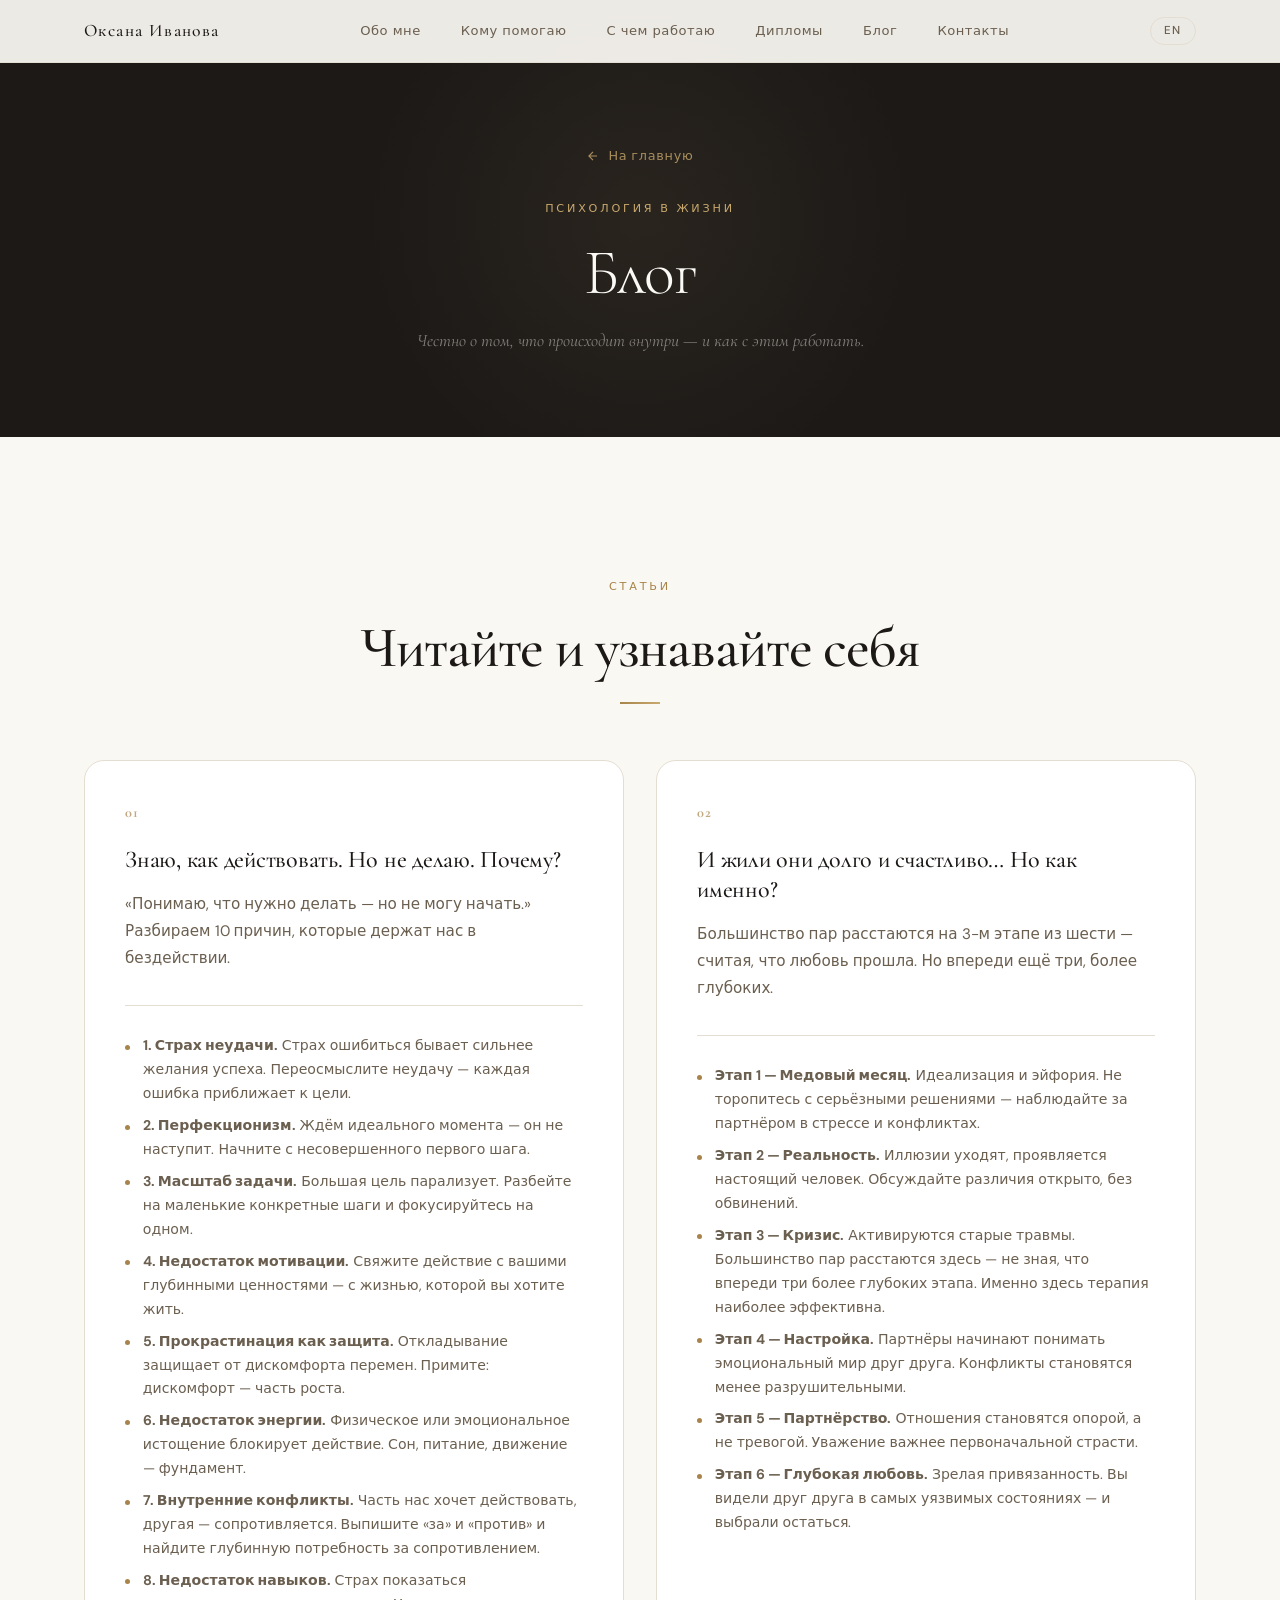
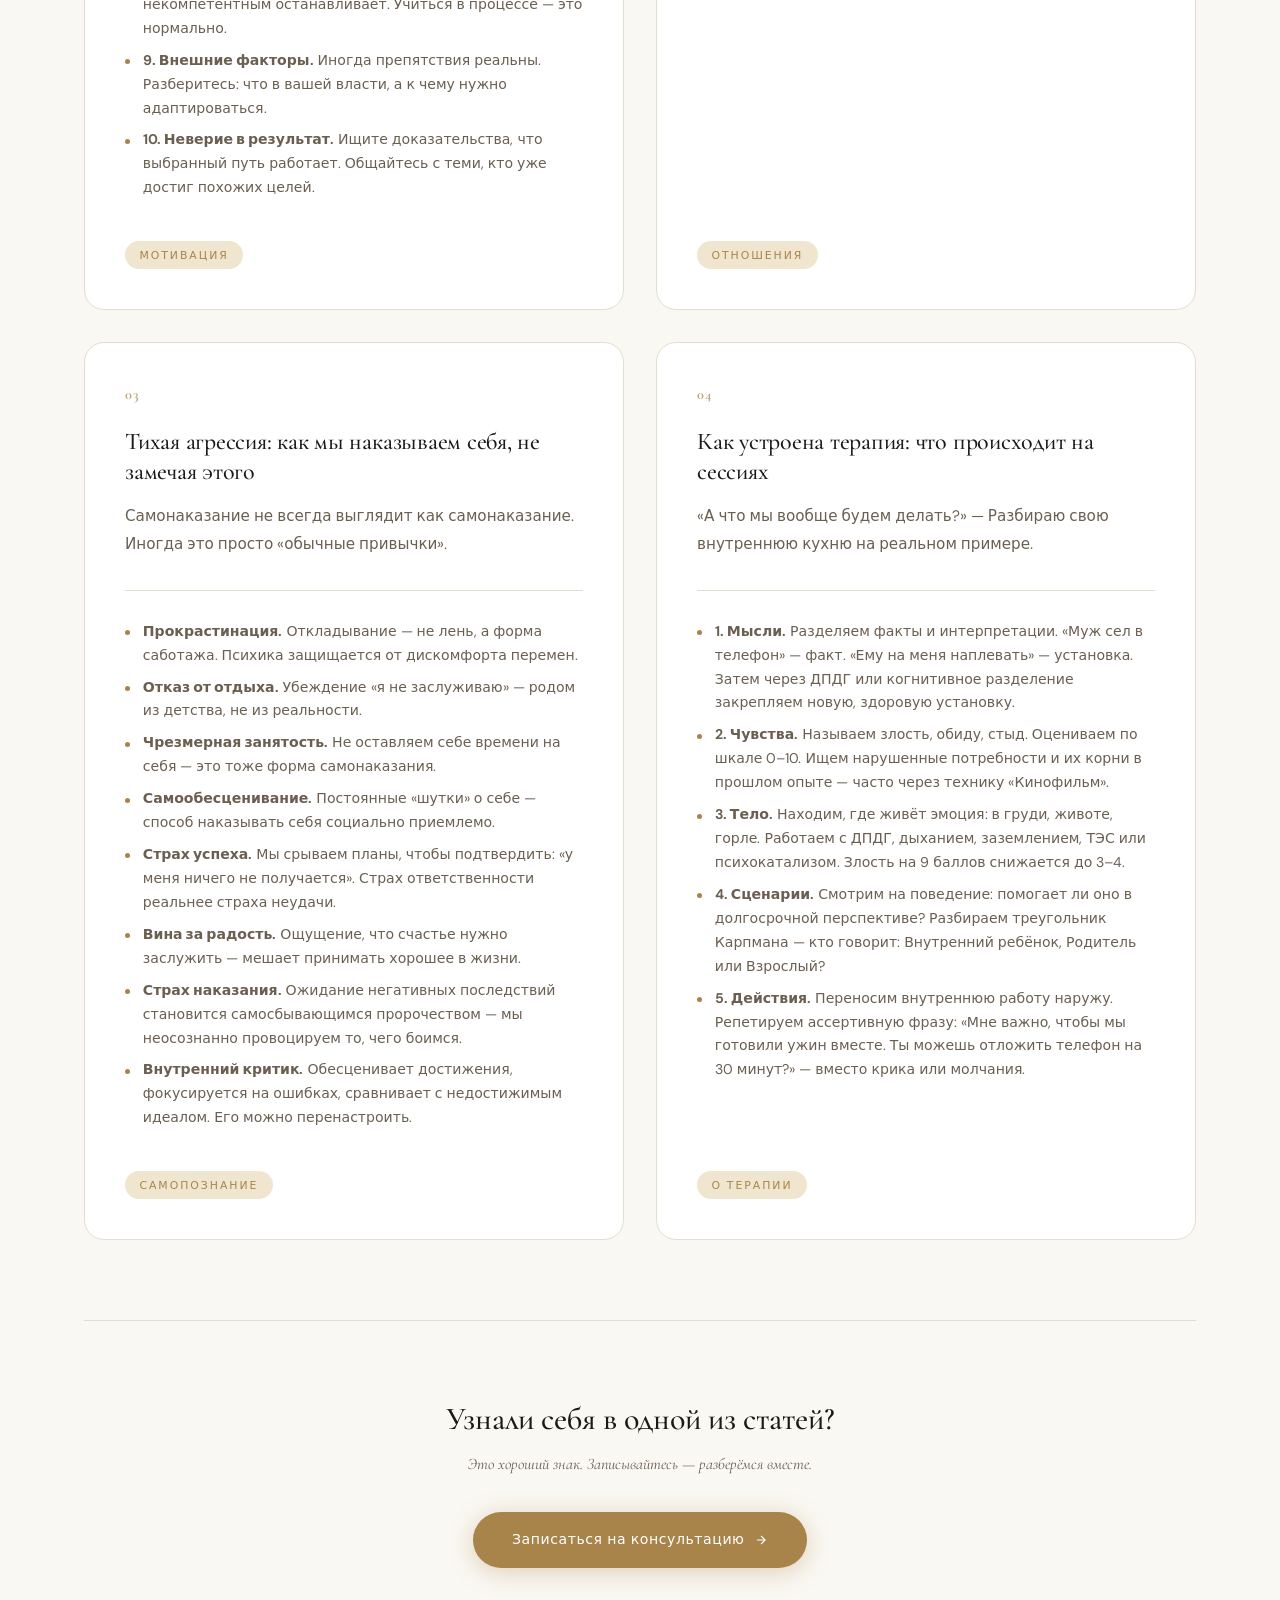
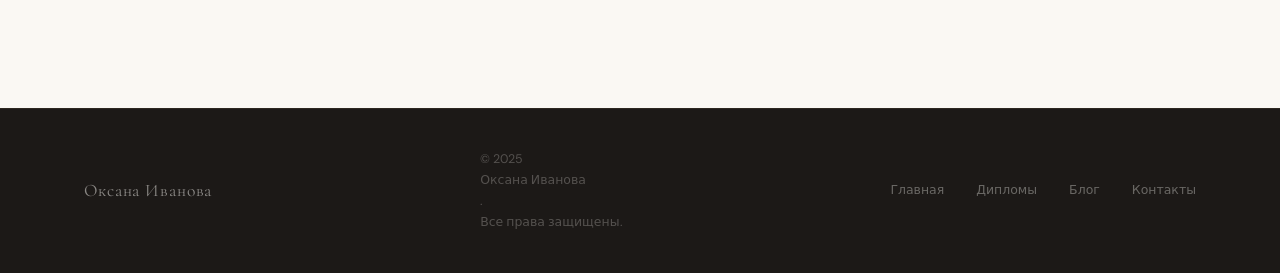
==== blog.html @ 93274776 "v1.1.0 - Client corrections, certificates page, blog page" ====
<!DOCTYPE html>
<html lang="ru">
<head>
  <meta charset="UTF-8"/>
  <meta name="viewport" content="width=device-width,initial-scale=1.0"/>
  <title>Блог — Оксана Иванова, клинический психолог</title>
  <meta name="description" content="Статьи о психологии, тревоге, отношениях и внутреннем росте от клинического психолога Оксаны Ивановой."/>
  <link rel="icon" type="image/svg+xml" href="data:image/svg+xml,<svg xmlns='http://www.w3.org/2000/svg' viewBox='0 0 100 100'><text y='.9em' font-size='90'>✦</text></svg>"/>
  <link rel="preconnect" href="https://fonts.googleapis.com"/>
  <link rel="preconnect" href="https://fonts.gstatic.com" crossorigin/>
  <link href="https://fonts.googleapis.com/css2?family=Cormorant+Garamond:ital,wght@0,300;0,400;0,500;0,600;1,300;1,400;1,500&family=DM+Sans:wght@0,300;0,400;0,500&display=swap" rel="stylesheet"/>
  <link rel="stylesheet" href="styles.css"/>
  <style>
    .page-hero{background:#1c1917;padding:9rem 0 5rem;text-align:center;position:relative;overflow:hidden}
    .page-hero::before{content:'';position:absolute;top:-80px;left:50%;transform:translateX(-50%);width:600px;height:600px;border-radius:50%;background:radial-gradient(circle,rgba(200,169,110,.08) 0%,transparent 65%);pointer-events:none}
    .page-hero .eyebrow{color:var(--gold-light)}
    .page-hero h1{font-family:var(--font-serif);font-size:clamp(2.6rem,5vw,4rem);font-weight:300;color:#fff;letter-spacing:-.02em;margin-bottom:1rem}
    .page-hero p{font-family:var(--font-serif);font-size:1.1rem;font-style:italic;color:rgba(250,248,243,.45);max-width:460px;margin:0 auto}
    .back-link{display:inline-flex;align-items:center;gap:.5rem;font-size:.8rem;letter-spacing:.06em;color:var(--gold-light);margin-bottom:2rem;opacity:.8;transition:opacity .3s}
    .back-link:hover{opacity:1}
    .blog-section{background:var(--bg);padding:var(--section-py) 0}
    .blog-grid{display:grid;grid-template-columns:repeat(2,1fr);gap:2rem;margin-top:3.5rem}
    .article-card{background:var(--surface);border-radius:var(--radius-lg);border:1px solid var(--divider);overflow:hidden;display:flex;flex-direction:column;transition:transform .35s,box-shadow .35s}
    .article-card:hover{transform:translateY(-5px);box-shadow:var(--shadow-md)}
    .article-card-top{padding:2.5rem 2.5rem 0}
    .article-num{font-family:var(--font-serif);font-size:.9rem;font-weight:700;color:var(--gold);opacity:.7;letter-spacing:.08em;margin-bottom:1.2rem;display:block}
    .article-card h3{font-family:var(--font-serif);font-size:1.5rem;font-weight:500;line-height:1.25;color:var(--text);margin-bottom:1rem;letter-spacing:-.01em}
    .article-card .excerpt{font-size:.95rem;color:var(--text-soft);line-height:1.8;margin-bottom:0}
    .article-card-divider{height:1px;background:var(--divider);margin:2rem 2.5rem 0}
    .article-body{padding:1.8rem 2.5rem 2.5rem;flex:1;display:flex;flex-direction:column;gap:.5rem}
    .article-point{display:flex;gap:.8rem;align-items:flex-start}
    .article-point-dot{width:5px;height:5px;border-radius:50%;background:var(--gold);flex-shrink:0;margin-top:.65rem}
    .article-point p{font-size:.88rem;color:var(--text-soft);line-height:1.7;margin:0}
    .article-card-footer{padding:0 2.5rem 2.5rem;margin-top:auto}
    .article-tag{display:inline-block;font-size:.68rem;font-weight:500;letter-spacing:.18em;text-transform:uppercase;color:var(--gold);background:var(--gold-pale);padding:.3rem .9rem;border-radius:100px}
    .blog-cta{text-align:center;padding:5rem 0 0;margin-top:5rem;border-top:1px solid var(--divider)}
    .blog-cta h3{font-family:var(--font-serif);font-size:clamp(1.6rem,2.5vw,2.2rem);margin-bottom:.8rem}
    .blog-cta p{font-family:var(--font-serif);font-style:italic;color:var(--text-soft);margin-bottom:2rem}
    .btn-gold{display:inline-flex;align-items:center;gap:.6rem;background:var(--gold);color:#fff;padding:1rem 2.4rem;border-radius:var(--radius-pill);font-size:.88rem;letter-spacing:.04em;transition:all .35s;box-shadow:0 4px 24px rgba(168,132,74,.35);font-family:var(--font-sans)}
    .btn-gold:hover{background:var(--gold-light);transform:translateY(-3px);box-shadow:0 10px 36px rgba(168,132,74,.45)}
    @media(max-width:900px){.blog-grid{grid-template-columns:1fr}}
    @media(max-width:600px){.container{padding:0 1.5rem}.page-hero{padding:7rem 0 3rem}.article-card-top,.article-body,.article-card-footer{padding-left:1.8rem;padding-right:1.8rem}}
  </style>
</head>
<body>

  <nav class="nav scrolled" id="nav">
    <div class="container nav-inner">
      <a href="index.html" class="nav-logo"><span class="ru">Оксана Иванова</span><span class="en">Oksana Ivanova</span></a>
      <ul class="nav-links">
        <li><a href="index.html#about"><span class="ru">Обо мне</span><span class="en">About</span></a></li>
        <li><a href="index.html#who"><span class="ru">Кому помогаю</span><span class="en">Who I Help</span></a></li>
        <li><a href="index.html#work"><span class="ru">С чем работаю</span><span class="en">What I Work With</span></a></li>
        <li><a href="certificates.html"><span class="ru">Дипломы</span><span class="en">Credentials</span></a></li>
        <li><a href="blog.html"><span class="ru">Блог</span><span class="en">Blog</span></a></li>
        <li><a href="index.html#contact"><span class="ru">Контакты</span><span class="en">Contact</span></a></li>
      </ul>
      <div class="nav-actions">
        <button class="lang-toggle" id="langToggle" aria-label="Toggle language"><span class="lang-ru">EN</span><span class="lang-en-label">RU</span></button>
        <button class="nav-toggle" id="navToggle" aria-label="Menu"><span></span><span></span><span></span></button>
      </div>
    </div>
  </nav>

  <div class="mobile-menu" id="mobileMenu">
    <button class="mobile-close" id="mobileClose">✕</button>
    <a href="index.html#about" class="mobile-link"><span class="ru">Обо мне</span><span class="en">About</span></a>
    <a href="index.html#who" class="mobile-link"><span class="ru">Кому помогаю</span><span class="en">Who I Help</span></a>
    <a href="index.html#work" class="mobile-link"><span class="ru">С чем работаю</span><span class="en">What I Work With</span></a>
    <a href="certificates.html" class="mobile-link"><span class="ru">Дипломы</span><span class="en">Credentials</span></a>
    <a href="blog.html" class="mobile-link"><span class="ru">Блог</span><span class="en">Blog</span></a>
    <a href="index.html#contact" class="mobile-link"><span class="ru">Контакты</span><span class="en">Contact</span></a>
    <button class="lang-toggle" id="langToggleMobile"><span class="lang-ru">EN</span><span class="lang-en-label">RU</span></button>
  </div>

  <section class="page-hero">
    <div class="container">
      <a href="index.html" class="back-link">
        <svg width="14" height="14" viewBox="0 0 24 24" fill="none" stroke="currentColor" stroke-width="2"><path d="M19 12H5M12 5l-7 7 7 7"/></svg>
        <span class="ru">На главную</span><span class="en">Back to Home</span>
      </a>
      <span class="eyebrow"><span class="ru">Психология в жизни</span><span class="en">Psychology in Life</span></span>
      <h1><span class="ru">Блог</span><span class="en">Blog</span></h1>
      <p><span class="ru">Честно о том, что происходит внутри — и как с этим работать.</span><span class="en">Honestly about what happens inside — and how to work with it.</span></p>
    </div>
  </section>

  <section class="blog-section">
    <div class="container">
      <div class="section-label reveal">
        <span class="eyebrow"><span class="ru">Статьи</span><span class="en">Articles</span></span>
        <h2><span class="ru">Читайте и узнавайте себя</span><span class="en">Read and Recognise Yourself</span></h2>
        <div class="divider" style="margin:1.4rem auto 0"></div>
      </div>

      <div class="blog-grid">

        <!-- Article 1 -->
        <div class="article-card reveal reveal-d1">
          <div class="article-card-top">
            <span class="article-num">01</span>
            <h3><span class="ru">Знаю, как действовать. Но не делаю. Почему?</span><span class="en">I Know What to Do. But I Don't. Why?</span></h3>
            <p class="excerpt"><span class="ru">«Понимаю, что нужно делать — но не могу начать.» Разбираем 10 причин, которые держат нас в бездействии.</span><span class="en">"I know what to do — but can't start." We break down 10 reasons that keep us stuck.</span></p>
          </div>
          <div class="article-card-divider"></div>
          <div class="article-body">
            <div class="article-point"><div class="article-point-dot"></div><p><span class="ru"><strong>1. Страх неудачи.</strong> Страх ошибиться бывает сильнее желания успеха. Переосмыслите неудачу — каждая ошибка приближает к цели.</span><span class="en"><strong>1. Fear of failure.</strong> Fear of mistakes can outweigh desire for success. Reframe failure — every mistake brings you closer.</span></p></div>
            <div class="article-point"><div class="article-point-dot"></div><p><span class="ru"><strong>2. Перфекционизм.</strong> Ждём идеального момента — он не наступит. Начните с несовершенного первого шага.</span><span class="en"><strong>2. Perfectionism.</strong> The perfect moment won't come. Start with an imperfect first step.</span></p></div>
            <div class="article-point"><div class="article-point-dot"></div><p><span class="ru"><strong>3. Масштаб задачи.</strong> Большая цель парализует. Разбейте на маленькие конкретные шаги и фокусируйтесь на одном.</span><span class="en"><strong>3. Overwhelming scale.</strong> Big goals paralyse. Break them into small concrete steps and focus on one.</span></p></div>
            <div class="article-point"><div class="article-point-dot"></div><p><span class="ru"><strong>4. Недостаток мотивации.</strong> Свяжите действие с вашими глубинными ценностями — с жизнью, которой вы хотите жить.</span><span class="en"><strong>4. Lack of motivation.</strong> Connect the action to your core values — to the life you want to live.</span></p></div>
            <div class="article-point"><div class="article-point-dot"></div><p><span class="ru"><strong>5. Прокрастинация как защита.</strong> Откладывание защищает от дискомфорта перемен. Примите: дискомфорт — часть роста.</span><span class="en"><strong>5. Procrastination as shield.</strong> Delay protects us from discomfort. Accept: discomfort is part of growth.</span></p></div>
            <div class="article-point"><div class="article-point-dot"></div><p><span class="ru"><strong>6. Недостаток энергии.</strong> Физическое или эмоциональное истощение блокирует действие. Сон, питание, движение — фундамент.</span><span class="en"><strong>6. Low energy.</strong> Physical or emotional exhaustion blocks action. Sleep, food, movement — the foundation.</span></p></div>
            <div class="article-point"><div class="article-point-dot"></div><p><span class="ru"><strong>7. Внутренние конфликты.</strong> Часть нас хочет действовать, другая — сопротивляется. Выпишите «за» и «против» и найдите глубинную потребность за сопротивлением.</span><span class="en"><strong>7. Inner conflict.</strong> Part of us wants to act, another resists. Write out pros/cons and find the need behind the resistance.</span></p></div>
            <div class="article-point"><div class="article-point-dot"></div><p><span class="ru"><strong>8. Недостаток навыков.</strong> Страх показаться некомпетентным останавливает. Учиться в процессе — это нормально.</span><span class="en"><strong>8. Skill gap.</strong> Fear of incompetence stops us. Learning on the go is completely normal.</span></p></div>
            <div class="article-point"><div class="article-point-dot"></div><p><span class="ru"><strong>9. Внешние факторы.</strong> Иногда препятствия реальны. Разберитесь: что в вашей власти, а к чему нужно адаптироваться.</span><span class="en"><strong>9. External obstacles.</strong> Sometimes barriers are real. Clarify: what can you change vs. adapt to.</span></p></div>
            <div class="article-point"><div class="article-point-dot"></div><p><span class="ru"><strong>10. Неверие в результат.</strong> Ищите доказательства, что выбранный путь работает. Общайтесь с теми, кто уже достиг похожих целей.</span><span class="en"><strong>10. Disbelief in results.</strong> Find evidence the path works. Talk to those who've already reached similar goals.</span></p></div>
          </div>
          <div class="article-card-footer">
            <span class="article-tag"><span class="ru">Мотивация</span><span class="en">Motivation</span></span>
          </div>
        </div>

        <!-- Article 2 -->
        <div class="article-card reveal reveal-d2">
          <div class="article-card-top">
            <span class="article-num">02</span>
            <h3><span class="ru">И жили они долго и счастливо… Но как именно?</span><span class="en">And They Lived Happily Ever After… But How?</span></h3>
            <p class="excerpt"><span class="ru">Большинство пар расстаются на 3-м этапе из шести — считая, что любовь прошла. Но впереди ещё три, более глубоких.</span><span class="en">Most couples separate at stage 3 of 6 — thinking love is over. But three deeper stages still lie ahead.</span></p>
          </div>
          <div class="article-card-divider"></div>
          <div class="article-body">
            <div class="article-point"><div class="article-point-dot"></div><p><span class="ru"><strong>Этап 1 — Медовый месяц.</strong> Идеализация и эйфория. Не торопитесь с серьёзными решениями — наблюдайте за партнёром в стрессе и конфликтах.</span><span class="en"><strong>Stage 1 — Honeymoon.</strong> Idealisation and euphoria. Don't rush into big decisions — observe your partner under stress.</span></p></div>
            <div class="article-point"><div class="article-point-dot"></div><p><span class="ru"><strong>Этап 2 — Реальность.</strong> Иллюзии уходят, проявляется настоящий человек. Обсуждайте различия открыто, без обвинений.</span><span class="en"><strong>Stage 2 — Reality.</strong> Illusions fade. Discuss differences openly, without blame.</span></p></div>
            <div class="article-point"><div class="article-point-dot"></div><p><span class="ru"><strong>Этап 3 — Кризис.</strong> Активируются старые травмы. Большинство пар расстаются здесь — не зная, что впереди три более глубоких этапа. Именно здесь терапия наиболее эффективна.</span><span class="en"><strong>Stage 3 — Crisis.</strong> Old wounds surface. Most couples split here — unaware three deeper stages lie ahead. Therapy is most effective at this point.</span></p></div>
            <div class="article-point"><div class="article-point-dot"></div><p><span class="ru"><strong>Этап 4 — Настройка.</strong> Партнёры начинают понимать эмоциональный мир друг друга. Конфликты становятся менее разрушительными.</span><span class="en"><strong>Stage 4 — Attunement.</strong> Partners start understanding each other's emotional world. Conflicts become less destructive.</span></p></div>
            <div class="article-point"><div class="article-point-dot"></div><p><span class="ru"><strong>Этап 5 — Партнёрство.</strong> Отношения становятся опорой, а не тревогой. Уважение важнее первоначальной страсти.</span><span class="en"><strong>Stage 5 — Partnership.</strong> The relationship becomes a foundation, not a source of anxiety. Respect matters more than passion.</span></p></div>
            <div class="article-point"><div class="article-point-dot"></div><p><span class="ru"><strong>Этап 6 — Глубокая любовь.</strong> Зрелая привязанность. Вы видели друг друга в самых уязвимых состояниях — и выбрали остаться.</span><span class="en"><strong>Stage 6 — Deep love.</strong> Mature attachment. You've seen each other at your most vulnerable — and chose to stay.</span></p></div>
          </div>
          <div class="article-card-footer">
            <span class="article-tag"><span class="ru">Отношения</span><span class="en">Relationships</span></span>
          </div>
        </div>

        <!-- Article 3 -->
        <div class="article-card reveal reveal-d3">
          <div class="article-card-top">
            <span class="article-num">03</span>
            <h3><span class="ru">Тихая агрессия: как мы наказываем себя, не замечая этого</span><span class="en">Silent Aggression: How We Punish Ourselves Without Noticing</span></h3>
            <p class="excerpt"><span class="ru">Самонаказание не всегда выглядит как самонаказание. Иногда это просто «обычные привычки».</span><span class="en">Self-punishment doesn't always look like self-punishment. Sometimes it's just "normal habits."</span></p>
          </div>
          <div class="article-card-divider"></div>
          <div class="article-body">
            <div class="article-point"><div class="article-point-dot"></div><p><span class="ru"><strong>Прокрастинация.</strong> Откладывание — не лень, а форма саботажа. Психика защищается от дискомфорта перемен.</span><span class="en"><strong>Procrastination.</strong> Not laziness — a form of sabotage. The psyche protects itself from the discomfort of change.</span></p></div>
            <div class="article-point"><div class="article-point-dot"></div><p><span class="ru"><strong>Отказ от отдыха.</strong> Убеждение «я не заслуживаю» — родом из детства, не из реальности.</span><span class="en"><strong>Refusing rest.</strong> "I don't deserve it" is a childhood belief, not reality.</span></p></div>
            <div class="article-point"><div class="article-point-dot"></div><p><span class="ru"><strong>Чрезмерная занятость.</strong> Не оставляем себе времени на себя — это тоже форма самонаказания.</span><span class="en"><strong>Chronic busyness.</strong> Leaving no time for yourself is also a form of self-punishment.</span></p></div>
            <div class="article-point"><div class="article-point-dot"></div><p><span class="ru"><strong>Самообесценивание.</strong> Постоянные «шутки» о себе — способ наказывать себя социально приемлемо.</span><span class="en"><strong>Self-deprecation.</strong> Constant jokes at your own expense are a socially acceptable way to punish yourself.</span></p></div>
            <div class="article-point"><div class="article-point-dot"></div><p><span class="ru"><strong>Страх успеха.</strong> Мы срываем планы, чтобы подтвердить: «у меня ничего не получается». Страх ответственности реальнее страха неудачи.</span><span class="en"><strong>Fear of success.</strong> We sabotage plans to confirm "I can't do it." Fear of responsibility is often greater than fear of failure.</span></p></div>
            <div class="article-point"><div class="article-point-dot"></div><p><span class="ru"><strong>Вина за радость.</strong> Ощущение, что счастье нужно заслужить — мешает принимать хорошее в жизни.</span><span class="en"><strong>Guilt over joy.</strong> Feeling that happiness must be earned — blocks you from accepting good things.</span></p></div>
            <div class="article-point"><div class="article-point-dot"></div><p><span class="ru"><strong>Страх наказания.</strong> Ожидание негативных последствий становится самосбывающимся пророчеством — мы неосознанно провоцируем то, чего боимся.</span><span class="en"><strong>Fear of punishment.</strong> Expecting negative consequences becomes self-fulfilling — we unconsciously provoke what we fear.</span></p></div>
            <div class="article-point"><div class="article-point-dot"></div><p><span class="ru"><strong>Внутренний критик.</strong> Обесценивает достижения, фокусируется на ошибках, сравнивает с недостижимым идеалом. Его можно перенастроить.</span><span class="en"><strong>Inner critic.</strong> Dismisses achievements, focuses on mistakes, compares you to an impossible ideal. It can be retrained.</span></p></div>
          </div>
          <div class="article-card-footer">
            <span class="article-tag"><span class="ru">Самопознание</span><span class="en">Self-Awareness</span></span>
          </div>
        </div>

        <!-- Article 4 -->
        <div class="article-card reveal reveal-d4">
          <div class="article-card-top">
            <span class="article-num">04</span>
            <h3><span class="ru">Как устроена терапия: что происходит на сессиях</span><span class="en">How Therapy Works: What Happens in Sessions</span></h3>
            <p class="excerpt"><span class="ru">«А что мы вообще будем делать?» — Разбираю свою внутреннюю кухню на реальном примере.</span><span class="en">"So what exactly will we do?" — I break down my method using a real client case.</span></p>
          </div>
          <div class="article-card-divider"></div>
          <div class="article-body">
            <div class="article-point"><div class="article-point-dot"></div><p><span class="ru"><strong>1. Мысли.</strong> Разделяем факты и интерпретации. «Муж сел в телефон» — факт. «Ему на меня наплевать» — установка. Затем через ДПДГ или когнитивное разделение закрепляем новую, здоровую установку.</span><span class="en"><strong>1. Thoughts.</strong> Facts vs. interpretations. "Husband on his phone" — fact. "He doesn't care" — belief. We replace the belief using EMDR or cognitive defusion.</span></p></div>
            <div class="article-point"><div class="article-point-dot"></div><p><span class="ru"><strong>2. Чувства.</strong> Называем злость, обиду, стыд. Оцениваем по шкале 0–10. Ищем нарушенные потребности и их корни в прошлом опыте — часто через технику «Кинофильм».</span><span class="en"><strong>2. Feelings.</strong> We name anger, hurt, shame and rate intensity 0–10. We find violated needs and trace their roots in the past using the "Film" technique.</span></p></div>
            <div class="article-point"><div class="article-point-dot"></div><p><span class="ru"><strong>3. Тело.</strong> Находим, где живёт эмоция: в груди, животе, горле. Работаем с ДПДГ, дыханием, заземлением, ТЭС или психокатализом. Злость на 9 баллов снижается до 3–4.</span><span class="en"><strong>3. Body.</strong> We locate the emotion — chest, stomach, throat. We use EMDR, breathing, grounding, EFT, or psychocatalysis. Anger at 9 drops to 3–4.</span></p></div>
            <div class="article-point"><div class="article-point-dot"></div><p><span class="ru"><strong>4. Сценарии.</strong> Смотрим на поведение: помогает ли оно в долгосрочной перспективе? Разбираем треугольник Карпмана — кто говорит: Внутренний ребёнок, Родитель или Взрослый?</span><span class="en"><strong>4. Patterns.</strong> Does the behaviour help long-term? We examine the Karpman triangle — who is speaking: the Inner Child, Parent, or Adult?</span></p></div>
            <div class="article-point"><div class="article-point-dot"></div><p><span class="ru"><strong>5. Действия.</strong> Переносим внутреннюю работу наружу. Репетируем ассертивную фразу: «Мне важно, чтобы мы готовили ужин вместе. Ты можешь отложить телефон на 30 минут?» — вместо крика или молчания.</span><span class="en"><strong>5. Actions.</strong> We take the inner work into real life. We rehearse an assertive request: "I need us to cook dinner together. Can you put your phone down for 30 minutes?" — instead of shouting or silence.</span></p></div>
          </div>
          <div class="article-card-footer">
            <span class="article-tag"><span class="ru">О терапии</span><span class="en">About Therapy</span></span>
          </div>
        </div>

      </div><!-- /blog-grid -->

      <div class="blog-cta reveal">
        <h3><span class="ru">Узнали себя в одной из статей?</span><span class="en">Did you recognise yourself in one of these?</span></h3>
        <p><span class="ru">Это хороший знак. Записывайтесь — разберёмся вместе.</span><span class="en">That's a good sign. Book a session — we'll figure it out together.</span></p>
        <a href="index.html#contact" class="btn-gold">
          <span class="ru">Записаться на консультацию</span><span class="en">Book a Consultation</span>
          <svg width="14" height="14" viewBox="0 0 24 24" fill="none" stroke="currentColor" stroke-width="2"><path d="M5 12h14M12 5l7 7-7 7"/></svg>
        </a>
      </div>
    </div>
  </section>

  <footer class="footer">
    <div class="container footer-inner">
      <span class="footer-name"><span class="ru">Оксана Иванова</span><span class="en">Oksana Ivanova</span></span>
      <span class="footer-copy">© 2025 <span class="ru">Оксана Иванова</span><span class="en">Oksana Ivanova</span>. <span class="ru">Все права защищены.</span><span class="en">All rights reserved.</span></span>
      <div class="footer-links">
        <a href="index.html"><span class="ru">Главная</span><span class="en">Home</span></a>
        <a href="certificates.html"><span class="ru">Дипломы</span><span class="en">Credentials</span></a>
        <a href="blog.html"><span class="ru">Блог</span><span class="en">Blog</span></a>
        <a href="index.html#contact"><span class="ru">Контакты</span><span class="en">Contact</span></a>
      </div>
    </div>
  </footer>

  <script>
    "use strict";
    (function(){const s=localStorage.getItem('oksana-lang');if(s==='en')document.body.classList.add('lang-en');})();
    function toggleLang(){const e=document.body.classList.toggle('lang-en');localStorage.setItem('oksana-lang',e?'en':'ru');}
    document.getElementById('langToggle').addEventListener('click',toggleLang);
    document.getElementById('langToggleMobile').addEventListener('click',toggleLang);
    const navToggle=document.getElementById('navToggle'),mobileMenu=document.getElementById('mobileMenu'),mobileClose=document.getElementById('mobileClose');
    navToggle.addEventListener('click',()=>{mobileMenu.classList.toggle('open');navToggle.classList.toggle('active');document.body.classList.toggle('menu-open');});
    mobileClose.addEventListener('click',()=>{mobileMenu.classList.remove('open');navToggle.classList.remove('active');document.body.classList.remove('menu-open');});
    document.querySelectorAll('.mobile-link').forEach(l=>l.addEventListener('click',()=>{mobileMenu.classList.remove('open');navToggle.classList.remove('active');document.body.classList.remove('menu-open');}));
    const obs=new IntersectionObserver(entries=>entries.forEach(e=>{if(e.isIntersecting){e.target.classList.add('visible');obs.unobserve(e.target);}}),{threshold:.1});
    document.querySelectorAll('.reveal').forEach(el=>obs.observe(el));
  </script>
</body>
</html>
---- styles.css ----
/* ============================================================
       CUSTOM PROPERTIES
    ============================================================ */
    :root {
      --bg:          #faf8f3;
      --surface:     #ffffff;
      --surface-alt: #f2ede4;
      --surface-dark:#1c1917;
      --gold:        #a8844a;
      --gold-light:  #c9a96e;
      --gold-pale:   #f0e6d0;
      --gold-dark:   #7a5f30;
      --text:        #1c1917;
      --text-soft:   #6b5f50;
      --text-faint:  #a89880;
      --text-inv:    #faf8f3;
      --divider:     #e4ddd2;
      --divider-dark:#2d2820;
      --shadow-xs:   0 1px 4px rgba(0,0,0,0.05);
      --shadow-sm:   0 4px 20px rgba(0,0,0,0.07);
      --shadow-md:   0 12px 40px rgba(0,0,0,0.10);
      --shadow-lg:   0 24px 60px rgba(0,0,0,0.14);
      --shadow-xl:   0 40px 80px rgba(0,0,0,0.18);
      --radius:      12px;
      --radius-lg:   20px;
      --radius-pill: 100px;
      --font-serif:  'Cormorant Garamond', Georgia, serif;
      --font-sans:   'DM Sans', system-ui, sans-serif;
      --max-w:       1240px;
      --section-py:  140px;
    }

    /* ============================================================
       RESET & BASE
    ============================================================ */
    *, *::before, *::after { box-sizing: border-box; margin: 0; padding: 0; }
    html { scroll-behavior: smooth; font-size: 16px; }
    body { margin: 0; }
    body {
      font-family: var(--font-sans);
      background: var(--bg);
      color: var(--text);
      line-height: 1.7;
      -webkit-font-smoothing: antialiased;
      overflow-x: hidden;
    }
    ::selection { background: var(--gold-pale); color: var(--text); }
    img { display: block; max-width: 100%; }
    a { color: inherit; text-decoration: none; }
    button { cursor: pointer; font-family: inherit; border: none; background: none; }
    ::-webkit-scrollbar { width: 5px; }
    ::-webkit-scrollbar-track { background: var(--bg); }
    ::-webkit-scrollbar-thumb { background: var(--divider); border-radius: 3px; }
    ::-webkit-scrollbar-thumb:hover { background: var(--gold); }

    /* ============================================================
       TYPOGRAPHY
    ============================================================ */
    .eyebrow {
      font-family: var(--font-sans);
      font-size: 0.7rem;
      font-weight: 500;
      letter-spacing: 0.25em;
      text-transform: uppercase;
      color: var(--gold);
      margin-bottom: 1.2rem;
      display: block;
    }
    h1, h2, h3, h4 {
      font-family: var(--font-serif);
      font-weight: 500;
      line-height: 1.12;
      color: var(--text);
    }
    h1 { font-size: clamp(4rem, 9vw, 8rem); font-weight: 300; letter-spacing: -0.02em; }
    h2 { font-size: clamp(2.5rem, 4.5vw, 4rem); letter-spacing: -0.02em; }
    h3 { font-size: clamp(1.4rem, 2.2vw, 1.9rem); font-weight: 500; }
    h4 { font-size: 1.05rem; font-weight: 500; }
    .lead {
      font-family: var(--font-serif);
      font-size: clamp(1.15rem, 2vw, 1.4rem);
      font-weight: 300;
      color: var(--text-soft);
      line-height: 1.65;
    }
    p { color: var(--text-soft); font-size: 1rem; line-height: 1.85; }

    /* Language variants */
    .ru { display: block; }
    .en { display: none; }
    body.lang-en .ru { display: none; }
    body.lang-en .en { display: block; }

    /* ============================================================
       LAYOUT
    ============================================================ */
    .container {
      width: 100%;
      max-width: var(--max-w);
      margin: 0 auto;
      padding: 0 4rem;
    }
    .section { padding: var(--section-py) 0; }
    .divider {
      width: 40px;
      height: 1.5px;
      background: linear-gradient(90deg, var(--gold), var(--gold-light));
      margin: 2rem 0 2.4rem;
    }
    .section-label {
      text-align: center;
      max-width: 600px;
      margin: 0 auto 2rem;
    }
    .section-label .divider { margin: 1.6rem auto 2rem; }

    /* ============================================================
       ANIMATIONS
    ============================================================ */
    .reveal {
      opacity: 0;
      transform: translateY(28px);
      transition: opacity 0.75s cubic-bezier(0.22, 1, 0.36, 1),
                  transform 0.75s cubic-bezier(0.22, 1, 0.36, 1);
    }
    .reveal.visible { opacity: 1; transform: translateY(0); }
    .reveal-d1 { transition-delay: 0.08s; }
    .reveal-d2 { transition-delay: 0.16s; }
    .reveal-d3 { transition-delay: 0.24s; }
    .reveal-d4 { transition-delay: 0.32s; }
    .reveal-d5 { transition-delay: 0.40s; }
    .reveal-d6 { transition-delay: 0.48s; }

    @keyframes fadeIn { from { opacity: 0; } to { opacity: 1; } }
    @keyframes slideUp { from { opacity: 0; transform: translateY(30px); } to { opacity: 1; transform: translateY(0); } }
    @keyframes scaleIn { from { opacity: 0; transform: scale(0.97); } to { opacity: 1; transform: scale(1); } }
    @keyframes lineGrow { from { width: 0; } to { width: 40px; } }

    /* ============================================================
       NAVIGATION
    ============================================================ */
    .nav {
      position: fixed;
      top: 0; left: 0; right: 0;
      z-index: 1000;
      padding: 1.6rem 0;
      transition: background 0.4s ease, box-shadow 0.4s ease, padding 0.4s ease;
    }
    .nav.scrolled {
      background: rgba(250, 248, 243, 0.94);
      backdrop-filter: blur(24px);
      -webkit-backdrop-filter: blur(24px);
      box-shadow: 0 1px 0 var(--divider);
      padding: 1rem 0;
    }
    .nav-inner {
      display: flex;
      align-items: center;
      justify-content: space-between;
    }
    .nav-logo {
      font-family: var(--font-serif);
      font-size: 1.1rem;
      font-weight: 500;
      letter-spacing: 0.08em;
      color: var(--text);
      transition: color 0.3s;
    }
    .nav-logo:hover { color: var(--gold); }
    .nav-links {
      display: flex;
      gap: 2.5rem;
      list-style: none;
      align-items: center;
    }
    .nav-links a {
      font-size: 0.82rem;
      font-weight: 400;
      color: rgba(255,255,255,0.75);
      letter-spacing: 0.04em;
      position: relative;
      padding-bottom: 2px;
      transition: color 0.4s;
    }
    .nav-links a::after {
      content: '';
      position: absolute;
      bottom: -2px; left: 0;
      width: 0; height: 1px;
      background: var(--gold);
      transition: width 0.3s ease;
    }
    .nav-links a:hover { color: #fff; }
    .nav-links a:hover::after { width: 100%; }
    .nav.scrolled .nav-links a { color: var(--text-soft); }
    .nav.scrolled .nav-links a:hover { color: var(--gold); }
    .nav-logo { color: rgba(255,255,255,0.9); transition: color 0.4s; }
    .nav.scrolled .nav-logo { color: var(--text); }
    .nav-toggle span { background: rgba(255,255,255,0.9); transition: background 0.4s; }
    .nav.scrolled .nav-toggle span { background: var(--text); }
    .nav .lang-toggle { border-color: rgba(255,255,255,0.25); color: rgba(255,255,255,0.65); transition: border-color 0.4s, color 0.4s, background 0.4s; }
    .nav.scrolled .lang-toggle { border-color: var(--divider); color: var(--text-soft); }
    .nav-actions { display: flex; align-items: center; gap: 1rem; }
    .lang-toggle {
      display: flex;
      align-items: center;
      padding: 0.35rem 0.85rem;
      border: 1px solid var(--divider);
      border-radius: var(--radius-pill);
      font-size: 0.72rem;
      font-weight: 500;
      letter-spacing: 0.1em;
      color: var(--text-soft);
      transition: all 0.3s ease;
      cursor: pointer;
      background: transparent;
    }
    .lang-toggle:hover { border-color: var(--gold); color: var(--gold); }
    .lang-toggle .lang-en-label { display: none; }
    body.lang-en .lang-toggle .lang-ru { display: none; }
    body.lang-en .lang-toggle .lang-en-label { display: block; }
    .nav-toggle {
      display: none;
      flex-direction: column;
      gap: 5px;
      padding: 4px;
    }
    .nav-toggle span {
      display: block;
      width: 22px; height: 1.5px;
      background: var(--text);
      transition: all 0.3s;
      border-radius: 1px;
    }
    @media (max-width: 768px) {
      .nav-links { display: none; }
      .nav .lang-toggle { display: none; }
      .nav-toggle { display: flex; }
    }

    /* ============================================================
       MOBILE MENU
    ============================================================ */
    .mobile-menu {
      display: none;
      position: fixed;
      inset: 0;
      background: var(--bg);
      z-index: 999;
      flex-direction: column;
      align-items: center;
      justify-content: center;
      gap: 2.2rem;
      opacity: 0;
      pointer-events: none;
      transition: opacity 0.35s ease;
    }
    .mobile-menu.open { opacity: 1; pointer-events: all; }
    body.menu-open { overflow: hidden; }
    .nav-toggle.active span:nth-child(1) { transform: translateY(6.5px) rotate(45deg); }
    .nav-toggle.active span:nth-child(2) { opacity: 0; }
    .nav-toggle.active span:nth-child(3) { transform: translateY(-6.5px) rotate(-45deg); }
    .mobile-menu a {
      font-family: var(--font-serif);
      font-size: 2.2rem;
      font-weight: 400;
      color: var(--text);
      transition: color 0.3s;
    }
    .mobile-menu a:hover { color: var(--gold); }
    .mobile-close {
      position: absolute;
      top: 1.6rem; right: 2rem;
      font-size: 1.4rem;
      color: var(--text);
      cursor: pointer;
    }
    @media (max-width: 768px) {
      .mobile-menu { display: flex; }
    }

    /* ============================================================
       HERO — Split screen desktop, stacked mobile
    ============================================================ */
    .hero {
      position: relative;
      min-height: 100svh;
      max-height: 1080px;
      display: grid;
      grid-template-columns: 1fr 1fr;
      overflow: hidden;
    }
    /* Left — portrait photo panel */
    .hero-photo-panel {
      position: relative;
      overflow: hidden;
      background: #1c1917;
    }
    /* Subtle gradient overlay on image for composition balance */
    .hero-photo-panel::after {
      content: '';
      position: absolute;
      inset: 0;
      background: linear-gradient(
        to right,
        rgba(28, 25, 23, 0.25) 0%,
        rgba(28, 25, 23, 0.08) 40%,
        transparent 70%
      );
      pointer-events: none;
    }
    .hero-photo-panel img {
      width: 100%;
      height: 100%;
      object-fit: cover;
      object-position: center 12%;
      transform: scale(1.03);
      animation: heroReveal 2s cubic-bezier(0.22, 1, 0.36, 1) forwards;
      display: block;
    }
    @keyframes heroReveal { to { transform: scale(1); } }
    /* Right — dark content panel */
    .hero-content-panel {
      background: #1c1917;
      display: flex;
      flex-direction: column;
      justify-content: center;
      padding: 7rem 6rem 7rem 5.5rem;
      position: relative;
      overflow: hidden;
    }
    .hero-content-panel::before {
      content: '';
      position: absolute;
      top: -100px; right: -100px;
      width: 400px; height: 400px;
      border-radius: 50%;
      background: radial-gradient(circle, rgba(200,169,110,0.07) 0%, transparent 65%);
      pointer-events: none;
    }
    .hero-content {
      position: relative;
      z-index: 2;
      max-width: 480px;
    }
    .hero-eyebrow {
      font-family: var(--font-sans);
      font-size: 0.68rem;
      font-weight: 500;
      letter-spacing: 0.3em;
      text-transform: uppercase;
      color: var(--gold-light);
      margin-bottom: 2rem;
      display: block;
      animation: slideUp 1s 0.4s cubic-bezier(0.22, 1, 0.36, 1) both;
    }
    .hero h1 {
      color: #fff;
      font-weight: 300;
      line-height: 0.92;
      margin-bottom: 2rem;
      letter-spacing: -0.03em;
      animation: slideUp 1s 0.6s cubic-bezier(0.22, 1, 0.36, 1) both;
    }
    .hero-name-line { display: block; }
    .hero-name-surname {
      font-style: italic;
      font-weight: 300;
      color: rgba(255,255,255,0.82);
    }
    .hero-tagline {
      font-family: var(--font-serif);
      font-size: 1.15rem;
      font-weight: 300;
      font-style: italic;
      color: rgba(250, 248, 243, 0.5);
      line-height: 1.7;
      margin-bottom: 1.2rem;
      animation: slideUp 1s 0.8s cubic-bezier(0.22, 1, 0.36, 1) both;
    }
    .hero-support {
      font-size: 0.88rem;
      color: rgba(250, 248, 243, 0.38);
      line-height: 1.65;
      margin-bottom: 1.2rem;
      max-width: 420px;
      animation: slideUp 1s 0.9s cubic-bezier(0.22, 1, 0.36, 1) both;
    }
    .hero-divider {
      width: 36px;
      height: 1px;
      background: var(--gold);
      margin-bottom: 2rem;
      opacity: 0.6;
      animation: slideUp 1s 0.7s cubic-bezier(0.22, 1, 0.36, 1) both;
    }
    .hero-cta {
      display: inline-flex;
      align-items: center;
      gap: 0.7rem;
      background: var(--gold);
      color: #fff;
      padding: 1rem 2.4rem;
      border-radius: var(--radius-pill);
      font-size: 0.88rem;
      font-weight: 400;
      letter-spacing: 0.04em;
      transition: all 0.35s ease;
      animation: slideUp 1s 1s cubic-bezier(0.22, 1, 0.36, 1) both;
      box-shadow: 0 4px 24px rgba(168, 132, 74, 0.35);
    }
    .hero-cta:hover {
      background: var(--gold-light);
      transform: translateY(-3px);
      box-shadow: 0 10px 36px rgba(168, 132, 74, 0.45);
    }
    .hero-cta svg { transition: transform 0.3s; }
    .hero-cta:hover svg { transform: translateX(4px); }
    .hero-reassurance {
      margin-top: 1.4rem;
      display: flex;
      flex-direction: column;
      gap: 0.5rem;
    }
    .hero-reassurance-item {
      display: flex;
      align-items: center;
      gap: 0.6rem;
      font-size: 0.75rem;
      color: rgba(250,248,243,0.35);
    }
    .hero-reassurance-item svg {
      width: 12px; height: 12px;
      stroke: var(--gold-light);
      fill: none;
      stroke-width: 2;
      flex-shrink: 0;
    }
    .hero-scroll {
      position: absolute;
      bottom: 2.5rem; left: 50%;
      transform: translateX(-50%);
      z-index: 2;
      display: flex;
      flex-direction: column;
      align-items: center;
      gap: 0.6rem;
      animation: fadeIn 1.2s 1.4s ease both;
    }
    .hero-scroll span {
      font-size: 0.62rem;
      letter-spacing: 0.22em;
      text-transform: uppercase;
      color: rgba(250, 248, 243, 0.3);
    }
    .hero-scroll-line {
      width: 1px; height: 44px;
      background: linear-gradient(to bottom, rgba(201,169,110,0.5), transparent);
      animation: scrollPulse 2.5s ease infinite;
    }
    @keyframes scrollPulse {
      0%, 100% { opacity: 1; transform: scaleY(1); }
      50% { opacity: 0.3; transform: scaleY(0.5); }
    }
    /* Mobile hero — full-bleed stacked */
    @media (max-width: 900px) {
      .hero {
        grid-template-columns: 1fr;
        min-height: 100svh;
      }
      .hero-photo-panel {
        height: 55vh;
        position: relative;
      }
      .hero-photo-panel::after {
        content: '';
        position: absolute;
        inset: 0;
        background: linear-gradient(to bottom, transparent 30%, #1c1917 100%);
      }
      .hero-content-panel {
        padding: 2.5rem 1.8rem 4rem;
        background: #1c1917;
      }
      .hero-content { max-width: 100%; }
      .hero-scroll { display: none; }
    }

    /* ============================================================
       ABOUT
    ============================================================ */
    .about { background: var(--bg); }
    .about-inner {
      display: grid;
      grid-template-columns: 1.1fr 1fr;
      gap: 6rem;
      align-items: center;
    }
    .about-text-col {}
    .about-text-col .eyebrow { margin-bottom: 1.6rem; }
    .about-text-col h2 {
      font-size: clamp(2.8rem, 4vw, 4.5rem);
      margin-bottom: 1.2rem;
      letter-spacing: -0.03em;
    }
    .about-text-col .lead {
      font-size: 1.3rem;
      margin-bottom: 2.4rem;
    }
    .about-text-col p {
      font-size: 1.02rem;
      line-height: 1.95;
      max-width: 580px;
      margin-bottom: 1.2rem;
    }
    .about-stats {
      display: flex;
      gap: 4rem;
      margin-top: 3.5rem;
      padding-top: 3rem;
      border-top: 1px solid var(--divider);
    }
    .about-stat-num {
      font-family: var(--font-serif);
      font-size: 3.2rem;
      font-weight: 600;
      color: var(--gold);
      line-height: 1;
      white-space: nowrap;
    }
    .about-stat-label {
      font-size: 0.78rem;
      color: var(--text-faint);
      margin-top: 0.4rem;
      line-height: 1.5;
    }
    .about-photo-col {
      position: relative;
    }
    .about-photo-main {
      border-radius: var(--radius-lg);
      overflow: hidden;
      box-shadow: var(--shadow-xl);
    }
    .about-photo-main img {
      width: 100%;
      aspect-ratio: 3/4;
      object-fit: cover;
      object-position: center top;
    }
    /* ============================================================
       BOOKING MODAL
    ============================================================ */
    .modal-overlay {
      display: none;
      position: fixed;
      inset: 0;
      z-index: 9999;
      background: rgba(0, 0, 0, 0.6);
      backdrop-filter: blur(8px);
      -webkit-backdrop-filter: blur(8px);
      align-items: center;
      justify-content: center;
      padding: 1.5rem;
      animation: modalOverlayIn 0.3s ease;
    }
    .modal-overlay.open { display: flex; }
    @keyframes modalOverlayIn { from { opacity: 0; } to { opacity: 1; } }

    .modal {
      background: var(--surface);
      border-radius: 16px;
      padding: 2.5rem;
      width: 100%;
      max-width: 500px;
      position: relative;
      box-shadow: 0 40px 80px rgba(0, 0, 0, 0.25), 0 0 0 1px rgba(255,255,255,0.05);
      animation: modalIn 0.4s cubic-bezier(0.22, 1, 0.36, 1);
    }
    @keyframes modalIn { from { opacity: 0; transform: scale(0.95) translateY(12px); } to { opacity: 1; transform: scale(1) translateY(0); } }

    .modal-close {
      position: absolute;
      top: 1.2rem; right: 1.2rem;
      width: 36px; height: 36px;
      border-radius: 50%;
      background: var(--surface-alt);
      display: flex;
      align-items: center;
      justify-content: center;
      font-size: 1rem;
      color: var(--text-soft);
      transition: background 0.25s, color 0.25s;
      cursor: pointer;
    }
    .modal-close:hover { background: var(--divider); color: var(--text); }

    .modal-eyebrow {
      font-family: var(--font-sans);
      font-size: 0.68rem;
      font-weight: 500;
      letter-spacing: 0.22em;
      text-transform: uppercase;
      color: var(--gold);
      margin-bottom: 0.9rem;
      display: block;
    }
    .modal h3 {
      font-family: var(--font-serif);
      font-size: 2rem;
      font-weight: 500;
      color: var(--text);
      margin-bottom: 0.5rem;
      letter-spacing: -0.01em;
    }
    .modal-lead {
      font-size: 0.95rem;
      color: var(--text-soft);
      margin-bottom: 1.8rem;
      line-height: 1.6;
    }
    .modal-form { display: flex; flex-direction: column; gap: 1rem; }
    .modal-form .form-row { display: grid; grid-template-columns: 1fr 1fr; gap: 1rem; }
    .modal-form .form-group { display: flex; flex-direction: column; gap: 0.35rem; }
    .modal-form label {
      font-size: 0.7rem;
      text-transform: uppercase;
      letter-spacing: 0.12em;
      color: var(--text-faint);
      font-weight: 500;
    }
    .modal-form input,
    .modal-form textarea,
    .modal-form select {
      border: 1px solid var(--divider);
      border-radius: 10px;
      padding: 0.85rem 1rem;
      font-family: var(--font-sans);
      font-size: 0.95rem;
      color: var(--text);
      background: var(--surface-alt);
      transition: border-color 0.25s, box-shadow 0.25s;
      outline: none;
    }
    .modal-form input::placeholder,
    .modal-form textarea::placeholder { color: var(--text-faint); }
    .modal-form select { appearance: none; color: var(--text); background: var(--surface-alt); }
    .modal-form select option { color: var(--text); background: var(--surface); }
    .modal-form input:focus,
    .modal-form textarea:focus,
    .modal-form select:focus {
      border-color: var(--gold-light);
      box-shadow: 0 0 0 3px rgba(168, 132, 74, 0.12);
    }
    .modal-form textarea { resize: vertical; min-height: 90px; }
    .modal-submit {
      background: var(--gold);
      color: #fff;
      padding: 1rem 2.5rem;
      border-radius: 100px;
      font-size: 0.88rem;
      font-weight: 400;
      letter-spacing: 0.04em;
      transition: all 0.3s ease;
      box-shadow: 0 4px 24px rgba(168, 132, 74, 0.3);
      margin-top: 0.25rem;
    }
    .modal-submit:hover {
      background: var(--gold-light);
      transform: translateY(-2px);
      box-shadow: 0 8px 32px rgba(168, 132, 74, 0.4);
    }
    .modal-note {
      margin-top: 0.75rem;
      font-size: 0.72rem;
      color: var(--text-faint);
      text-align: center;
      line-height: 1.5;
    }
    @media (max-width: 480px) {
      .modal { padding: 1.8rem 1.5rem; }
      .modal-form .form-row { grid-template-columns: 1fr; }
    }

    /* ============================================================
       ATMOSPHERE — Editorial composition: 1 large + 2 small
    ============================================================ */
    .gallery { background: var(--surface-dark); padding: var(--section-py) 0; }
    .gallery .eyebrow { color: var(--gold-light); }
    .gallery h2 { color: var(--text-inv); }
    .gallery .lead { color: rgba(250,248,243,0.5); }
    .gallery .divider { background: linear-gradient(90deg, var(--gold-light), var(--gold)); }

    /* Single full-width editorial image */
    .gallery-image {
      border-radius: var(--radius-lg);
      overflow: hidden;
      margin-top: 0;
      box-shadow: var(--shadow-xl);
      position: relative;
    }
    /* Subtle gradient overlay for depth */
    .gallery-image::after {
      content: '';
      position: absolute;
      inset: 0;
      background: linear-gradient(
        to bottom,
        rgba(28, 25, 23, 0.08) 0%,
        transparent 30%,
        transparent 70%,
        rgba(28, 25, 23, 0.05) 100%
      );
      pointer-events: none;
    }
    .gallery-image img {
      width: 100%;
      height: auto;
      object-fit: cover;
      object-position: center 18%;
      display: block;
    }
    .gallery-caption {
      margin-top: 0.75rem;
      font-family: var(--font-serif);
      font-size: 0.875rem;
      font-style: italic;
      color: rgba(250,248,243,0.65);
      text-align: center;
      line-height: 1.65;
    }
    @media (max-width: 768px) {
      .gallery-image { margin-top: 0; }
      .gallery-image img { height: auto; }
      .gallery-caption { margin-top: 0.6rem; }
    }

    /* ============================================================
       WHO I HELP
    ============================================================ */
    .who-help { background: var(--surface-alt); }
    .cards-grid {
      display: grid;
      grid-template-columns: repeat(3, 1fr);
      gap: 1.5rem;
    }
    .card {
      background: var(--surface);
      border-radius: var(--radius-lg);
      padding: 2.8rem 2.8rem;
      box-shadow: var(--shadow-xs);
      border: 1px solid rgba(0,0,0,0.03);
      transition: transform 0.35s ease, box-shadow 0.35s ease, border-color 0.35s;
    }
    .card:hover {
      transform: translateY(-4px);
      box-shadow: var(--shadow-sm);
      border-color: var(--gold-pale);
    }
    .card-num {
      font-family: var(--font-serif);
      font-size: 1rem;
      font-weight: 700;
      color: var(--gold);
      letter-spacing: 0.08em;
      margin-bottom: 1.6rem;
      display: block;
      opacity: 0.75;
    }
    .card h4 { margin-bottom: 0.8rem; line-height: 1.3; }
    .card p { font-size: 0.95rem; line-height: 1.8; }
    .card .en { margin-top: 0.3rem; }
    @media (max-width: 1024px) {
      .cards-grid { grid-template-columns: repeat(2, 1fr); }
    }
    @media (max-width: 640px) {
      .cards-grid { grid-template-columns: 1fr; }
      .card { padding: 2.4rem 2rem; }
    }

    /* ============================================================
       WHAT I WORK WITH — text-led, no decorative image
    ============================================================ */
    .work { background: var(--bg); }
    .work-grid {
      display: grid;
      grid-template-columns: repeat(2, 1fr);
      gap: 1.5rem;
    }
    .work-item {
      display: flex;
      gap: 2rem;
      padding: 2.8rem 2.5rem;
      background: var(--surface);
      border-radius: var(--radius-lg);
      border: 1px solid var(--divider);
      transition: all 0.35s ease;
    }
    .work-item:hover {
      border-color: var(--gold-pale);
      box-shadow: var(--shadow-sm);
      transform: translateY(-2px);
    }
    .work-num {
      font-family: var(--font-serif);
      font-size: 3.2rem;
      font-weight: 700;
      color: var(--gold-pale);
      line-height: 1;
      flex-shrink: 0;
      width: 2.8rem;
      text-align: center;
      transition: color 0.3s;
    }
    .work-item:hover .work-num { color: var(--gold); }
    .work-text h4 { margin-bottom: 0.7rem; line-height: 1.3; }
    .work-text p { font-size: 0.95rem; line-height: 1.8; }
    @media (max-width: 768px) {
      .work-grid { grid-template-columns: 1fr; }
      .work-item { padding: 2.4rem 2rem; }
    }

    /* ============================================================
       APPROACH — 2-column: text left, image right
    ============================================================ */
    .approach { background: var(--surface-alt); }
    .approach-inner {
      display: grid;
      grid-template-columns: 1fr 1fr;
      gap: 6rem;
      align-items: center;
    }
    .approach-left .eyebrow { margin-bottom: 1.6rem; }
    .approach-left h2 { margin-bottom: 1.2rem; letter-spacing: -0.02em; }
    .approach-quote {
      font-family: var(--font-serif);
      font-size: clamp(1.3rem, 2vw, 1.8rem);
      font-weight: 300;
      font-style: italic;
      color: var(--text);
      line-height: 1.5;
      position: relative;
      padding-left: 1.8rem;
      border-left: 2.5px solid var(--gold);
      margin-bottom: 3.5rem;
    }
    .approach-steps { display: flex; flex-direction: column; gap: 1.8rem; }
    .step { display: flex; gap: 1.4rem; align-items: flex-start; }
    .step-num {
      width: 2.8rem; height: 2.8rem;
      border-radius: 50%;
      background: var(--gold-pale);
      color: var(--gold);
      font-family: var(--font-serif);
      font-size: 1.1rem;
      font-weight: 700;
      display: flex;
      align-items: center;
      justify-content: center;
      flex-shrink: 0;
      transition: background 0.3s, color 0.3s;
    }
    .step:hover .step-num { background: var(--gold); color: #fff; }
    .step h4 { margin-bottom: 0.4rem; }
    .step p { font-size: 0.92rem; line-height: 1.75; }
    /* Right column — embedded image */
    .approach-image {
      border-radius: var(--radius-lg);
      overflow: hidden;
      box-shadow: var(--shadow-xl);
    }
    .approach-image img {
      width: 100%;
      height: 620px;
      object-fit: cover;
      object-position: center top;
      display: block;
    }
    @media (max-width: 900px) {
      .approach-inner {
        grid-template-columns: 1fr;
        gap: 4rem;
      }
      .approach-image { order: -1; }
      .approach-image img {
        height: 420px;
        object-position: center 20%;
      }
    }
    @media (max-width: 768px) {
      .approach-image img {
        height: 520px;
        object-position: center 22%;
      }
    }
    @media (max-width: 480px) {
      .approach-image img {
        height: 460px;
      }
    }

    /* ============================================================
       TESTIMONIALS — cards only, no portrait
    ============================================================ */
    .testimonials { background: var(--bg); }
    .testi-grid {
      display: grid;
      grid-template-columns: repeat(3, 1fr);
      gap: 2rem;
    }
    .testi-card {
      background: var(--surface);
      border-radius: var(--radius-lg);
      padding: 3rem 2.8rem;
      box-shadow: var(--shadow-xs);
      border: 1px solid rgba(0,0,0,0.03);
      position: relative;
      transition: box-shadow 0.35s, transform 0.35s;
    }
    .testi-card:hover { box-shadow: var(--shadow-sm); transform: translateY(-3px); }
    .testi-quote-mark {
      font-family: var(--font-serif);
      font-size: 4.5rem;
      color: var(--gold-pale);
      line-height: 0.75;
      margin-bottom: -0.2rem;
      display: block;
    }
    .testi-card p {
      font-family: var(--font-serif);
      font-size: 1.05rem;
      font-style: italic;
      color: var(--text-soft);
      line-height: 1.75;
      margin-bottom: 2rem;
    }
    .testi-author { display: flex; align-items: center; gap: 1rem; }
    .testi-avatar {
      width: 44px; height: 44px;
      border-radius: 50%;
      background: var(--gold-pale);
      display: flex;
      align-items: center;
      justify-content: center;
      font-family: var(--font-serif);
      font-size: 1.1rem;
      color: var(--gold);
      font-weight: 700;
      flex-shrink: 0;
    }
    .testi-name { font-weight: 500; font-size: 0.9rem; color: var(--text); }
    .testi-role { font-size: 0.75rem; color: var(--text-faint); margin-top: 0.15rem; }
    @media (max-width: 1024px) {
      .testi-grid { grid-template-columns: 1fr 1fr; gap: 1.5rem; }
    }
    @media (max-width: 640px) {
      .testi-grid { grid-template-columns: 1fr; }
      .testi-card { padding: 2.5rem 2rem; }
    }

    /* ============================================================
       CONTACT — clean 2-column split
    ============================================================ */
    .contact { background: var(--surface-dark); }
    .contact-grid {
      display: grid;
      grid-template-columns: 1fr 1fr;
      gap: 6rem;
      align-items: start;
    }
    .contact h2 { color: var(--text-inv); margin-bottom: 1.2rem; }
    .contact .divider { background: linear-gradient(90deg, var(--gold-light), var(--gold)); }
    .contact .lead { color: rgba(250,248,243,0.5); }
    .contact-reassurance {
      margin-top: 2.5rem;
      padding-top: 2rem;
      border-top: 1px solid rgba(255,255,255,0.08);
      display: flex;
      flex-direction: column;
      gap: 1rem;
    }
    .contact-reassurance-item {
      display: flex;
      align-items: center;
      gap: 0.8rem;
      font-size: 0.85rem;
      color: rgba(250,248,243,0.48);
    }
    .contact-reassurance-item svg {
      width: 15px; height: 15px;
      stroke: var(--gold-light);
      fill: none;
      stroke-width: 2;
      flex-shrink: 0;
    }
    .contact-info { margin-top: 3rem; display: flex; flex-direction: column; gap: 1.4rem; }
    .contact-item { display: flex; align-items: center; gap: 1.2rem; }
    .contact-icon {
      width: 44px; height: 44px;
      border-radius: 50%;
      background: rgba(255,255,255,0.07);
      display: flex;
      align-items: center;
      justify-content: center;
      flex-shrink: 0;
    }
    .contact-icon svg { width: 18px; height: 18px; stroke: var(--gold-light); fill: none; stroke-width: 1.5; }
    .contact-item-label { font-size: 0.68rem; text-transform: uppercase; letter-spacing: 0.15em; color: rgba(250,248,243,0.32); display: block; }
    .contact-item-value { color: rgba(250,248,243,0.82); font-size: 0.95rem; margin-top: 0.1rem; display: block; }

    /* Right column — elegant form card */
    .contact-form {
      background: rgba(255,255,255,0.04);
      border: 1px solid rgba(255,255,255,0.08);
      border-radius: var(--radius-lg);
      padding: 3rem;
      display: flex;
      flex-direction: column;
      gap: 1.4rem;
    }
    .contact-form .form-row { display: grid; grid-template-columns: 1fr 1fr; gap: 1.2rem; }
    .contact-form .form-group { display: flex; flex-direction: column; gap: 0.5rem; }
    .contact-form label {
      font-size: 0.72rem;
      text-transform: uppercase;
      letter-spacing: 0.12em;
      color: rgba(250,248,243,0.4);
    }
    .contact-form input,
    .contact-form textarea,
    .contact-form select {
      background: rgba(255,255,255,0.06);
      border: 1px solid rgba(255,255,255,0.12);
      border-radius: 10px;
      padding: 1rem 1.2rem;
      color: var(--bg);
      font-family: var(--font-sans);
      font-size: 0.95rem;
      transition: border-color 0.3s, background 0.3s, box-shadow 0.3s;
      outline: none;
      appearance: none;
    }
    .contact-form input::placeholder,
    .contact-form textarea::placeholder { color: rgba(250,248,243,0.2); }
    .contact-form input:focus,
    .contact-form textarea:focus,
    .contact-form select:focus {
      border-color: var(--gold-light);
      background: rgba(255,255,255,0.09);
      box-shadow: 0 0 0 3px rgba(168,132,74,0.12);
    }
    .contact-form select option { background: #2a2018; color: var(--bg); }
    .contact-form textarea { resize: vertical; min-height: 110px; }
    .form-submit {
      background: var(--gold);
      color: #fff;
      padding: 1.1rem 2.8rem;
      border-radius: var(--radius-pill);
      font-size: 0.88rem;
      font-weight: 400;
      letter-spacing: 0.04em;
      transition: all 0.35s ease;
      align-self: flex-start;
      box-shadow: 0 4px 24px rgba(168, 132, 74, 0.35);
    }
    .form-submit:hover {
      background: var(--gold-light);
      transform: translateY(-2px);
      box-shadow: 0 8px 32px rgba(168, 132, 74, 0.45);
    }
    .form-note {
      margin-top: 0.5rem;
      font-size: 0.72rem;
      color: rgba(250,248,243,0.2);
      text-align: center;
      line-height: 1.5;
    }
    @media (max-width: 900px) {
      .contact-grid { grid-template-columns: 1fr; gap: 4rem; }
      .form-row { grid-template-columns: 1fr; }
    }
    @media (max-width: 480px) {
      .contact-form { padding: 2rem; }
    }

    /* ============================================================
       FOOTER
    ============================================================ */
    .footer {
      background: var(--surface-dark);
      border-top: 1px solid var(--divider-dark);
      padding: 2.5rem 0;
    }
    .footer-inner {
      display: flex;
      align-items: center;
      justify-content: space-between;
    }
    .footer-name {
      font-family: var(--font-serif);
      font-size: 1.1rem;
      font-weight: 400;
      color: rgba(250,248,243,0.5);
      letter-spacing: 0.05em;
    }
    .footer-copy { font-size: 0.78rem; color: rgba(250,248,243,0.25); }
    .footer-links { display: flex; gap: 2rem; }
    .footer-links a { font-size: 0.78rem; color: rgba(250,248,243,0.35); transition: color 0.3s; }
    .footer-links a:hover { color: var(--gold-light); }

    /* ============================================================
       RESPONSIVE
    ============================================================ */
    @media (max-width: 1024px) {
      :root { --section-py: 96px; }
      .about-inner { grid-template-columns: 1fr; gap: 4rem; }
      .about-photo-col { max-width: 440px; }
    }
    @media (max-width: 768px) {
      :root { --section-py: 80px; }
      h1 { font-size: clamp(2.8rem, 12vw, 4.5rem); }
      .container { padding: 0 1.5rem; }
      .about-stats { gap: 1.5rem; flex-wrap: wrap; }
      .about-text-col h2 { font-size: clamp(2.2rem, 8vw, 3.5rem); }
      .cards-grid { grid-template-columns: 1fr; }
      .footer-inner { flex-direction: column; gap: 1rem; text-align: center; }
      .hero-photo-panel { height: 50vh; }
      .hero-content-panel { padding: 2.5rem 1.8rem 5rem; }
    }

    /* ============================================================
       SECTION HEADER UTILITY
    ============================================================ */
    .section-header { margin-bottom: 3rem; }
    .section-header h2 { margin-bottom: 0.5rem; }
  


/* ============================================================
   MOBILE FORM & MODAL FIXES
============================================================ */
@media (max-width: 768px) {
  .modal-overlay {
    padding: 0.875rem;
    align-items: flex-start;
    overflow-y: auto;
  }

  .modal {
    width: 100%;
    max-width: none;
    margin: 4rem 0 1rem;
    padding: 1.5rem 1.25rem 1.25rem;
    border-radius: 14px;
    max-height: calc(100svh - 5rem);
    overflow-y: auto;
  }

  .modal-close {
    top: 0.75rem;
    right: 0.75rem;
    z-index: 2;
  }

  .modal h3 {
    font-size: clamp(1.9rem, 7vw, 2.4rem);
    line-height: 1.08;
    padding-right: 2.25rem;
    margin-bottom: 0.4rem;
  }

  .modal-lead {
    font-size: 0.95rem;
    line-height: 1.55;
    margin-bottom: 1.25rem;
  }

  .modal-form {
    gap: 0.85rem;
  }

  .modal-form .form-row {
    grid-template-columns: 1fr;
    gap: 0.85rem;
  }

  .modal-form input,
  .modal-form textarea,
  .modal-form select {
    width: 100%;
    font-size: 16px;
    padding: 0.9rem 1rem;
  }

  .modal-form textarea {
    min-height: 110px;
  }

  .modal-submit {
    width: 100%;
  }

  .modal-note {
    font-size: 0.72rem;
    line-height: 1.45;
    text-align: left;
  }

  .contact-grid {
    grid-template-columns: 1fr;
    gap: 2.75rem;
  }

  .contact-info {
    margin-top: 2rem;
  }

  .contact-form {
    padding: 1.5rem 1.25rem;
    gap: 1rem;
  }

  .contact-form .form-row {
    grid-template-columns: 1fr;
    gap: 1rem;
  }

  .contact-form input,
  .contact-form textarea,
  .contact-form select {
    width: 100%;
    font-size: 16px;
    padding: 0.95rem 1rem;
  }

  .contact-form textarea {
    min-height: 120px;
  }

  .form-submit {
    width: 100%;
    align-self: stretch;
  }

  .form-note {
    font-size: 0.72rem;
    line-height: 1.5;
    text-align: left;
  }
}

@media (max-width: 480px) {
  .modal {
    margin-top: 3.5rem;
    padding: 1.3rem 1rem 1rem;
  }

  .modal h3 {
    font-size: 1.75rem;
  }

  .contact-form {
    padding: 1.25rem 1rem;
  }

  .contact-item {
    align-items: flex-start;
  }

  .contact-icon {
    width: 40px;
    height: 40px;
  }
}
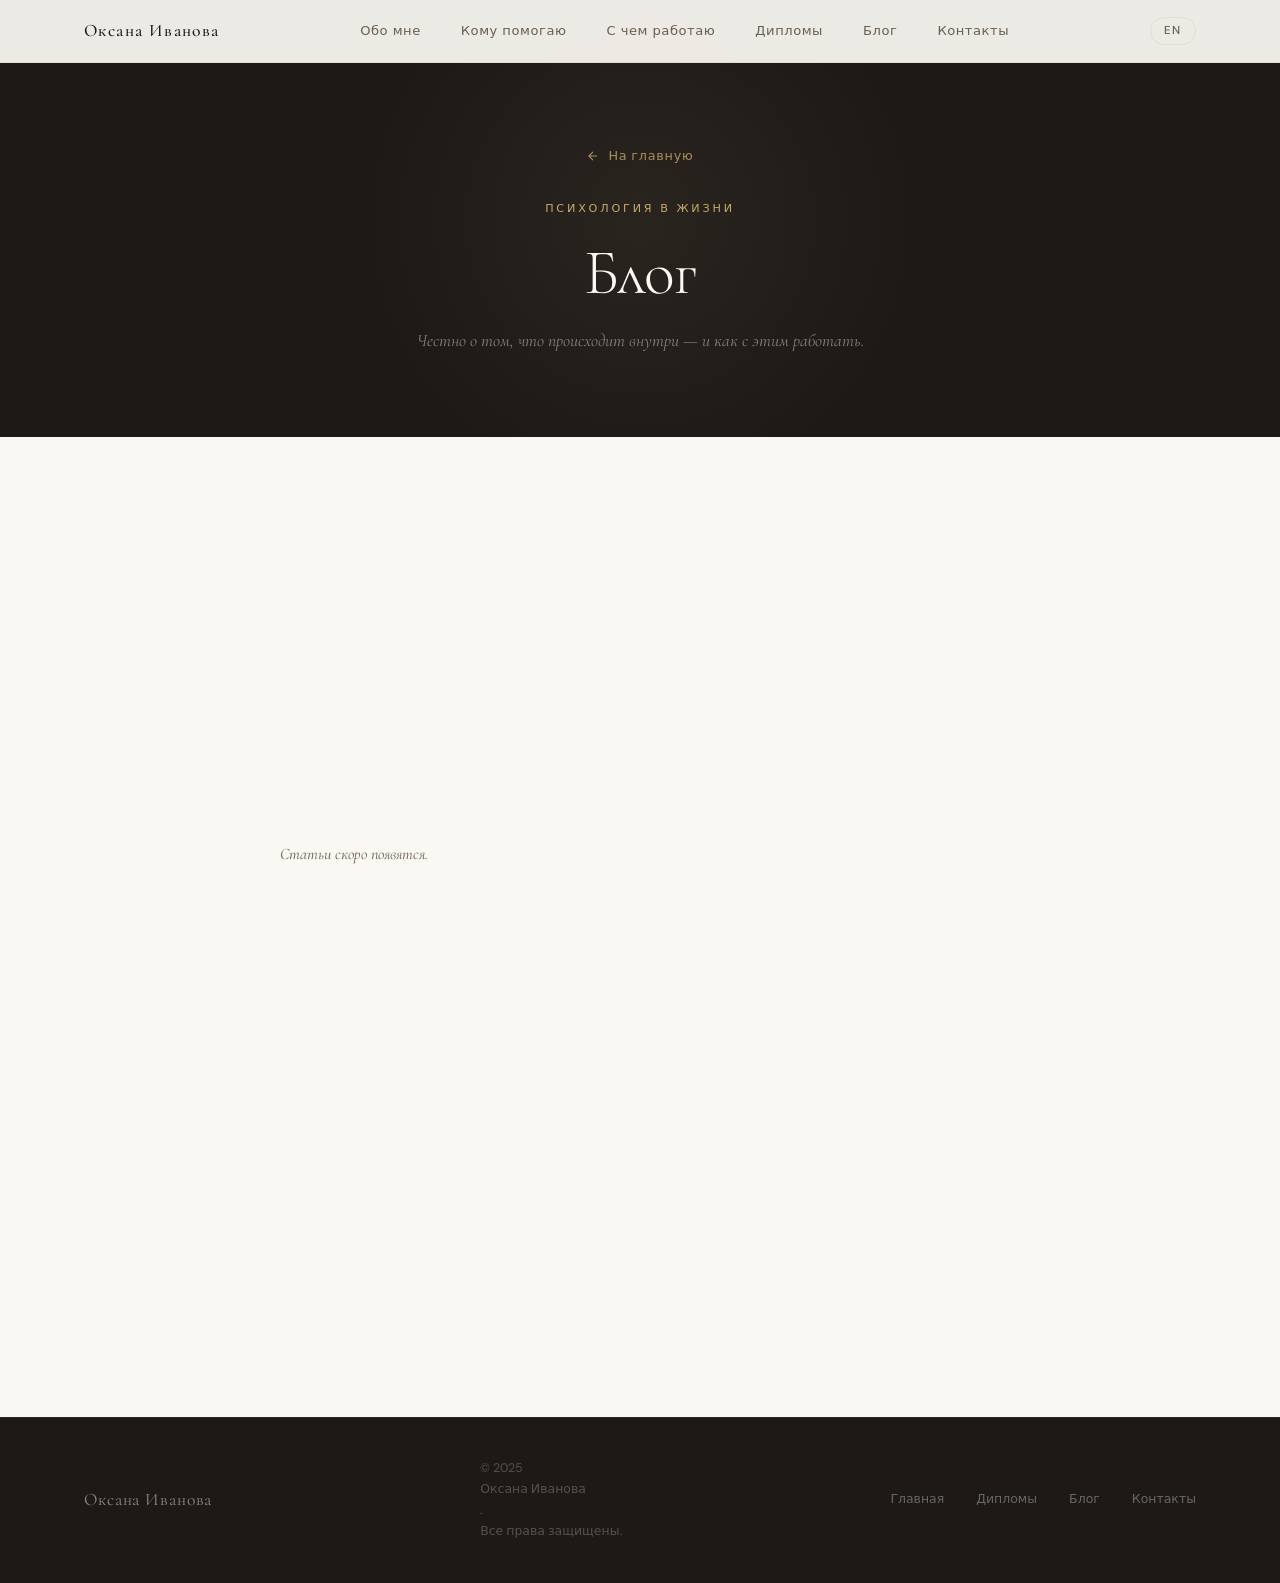
==== commit b3b0332b: "feat: data-driven blog with article images (v1.2.0)" ====
--- a/blog.html
+++ b/blog.html
@@ -11,6 +11,7 @@
   <link href="https://fonts.googleapis.com/css2?family=Cormorant+Garamond:ital,wght@0,300;0,400;0,500;0,600;1,300;1,400;1,500&family=DM+Sans:wght@0,300;0,400;0,500&display=swap" rel="stylesheet"/>
   <link rel="stylesheet" href="styles.css"/>
   <style>
+    /* ── Page Hero ── */
     .page-hero{background:#1c1917;padding:9rem 0 5rem;text-align:center;position:relative;overflow:hidden}
     .page-hero::before{content:'';position:absolute;top:-80px;left:50%;transform:translateX(-50%);width:600px;height:600px;border-radius:50%;background:radial-gradient(circle,rgba(200,169,110,.08) 0%,transparent 65%);pointer-events:none}
     .page-hero .eyebrow{color:var(--gold-light)}
@@ -18,28 +19,78 @@
     .page-hero p{font-family:var(--font-serif);font-size:1.1rem;font-style:italic;color:rgba(250,248,243,.45);max-width:460px;margin:0 auto}
     .back-link{display:inline-flex;align-items:center;gap:.5rem;font-size:.8rem;letter-spacing:.06em;color:var(--gold-light);margin-bottom:2rem;opacity:.8;transition:opacity .3s}
     .back-link:hover{opacity:1}
+
+    /* ── Blog Section ── */
     .blog-section{background:var(--bg);padding:var(--section-py) 0}
+
+    /* ── Grid ── */
     .blog-grid{display:grid;grid-template-columns:repeat(2,1fr);gap:2rem;margin-top:3.5rem}
+
+    /* ── Article Card ── */
     .article-card{background:var(--surface);border-radius:var(--radius-lg);border:1px solid var(--divider);overflow:hidden;display:flex;flex-direction:column;transition:transform .35s,box-shadow .35s}
-    .article-card:hover{transform:translateY(-5px);box-shadow:var(--shadow-md)}
-    .article-card-top{padding:2.5rem 2.5rem 0}
-    .article-num{font-family:var(--font-serif);font-size:.9rem;font-weight:700;color:var(--gold);opacity:.7;letter-spacing:.08em;margin-bottom:1.2rem;display:block}
-    .article-card h3{font-family:var(--font-serif);font-size:1.5rem;font-weight:500;line-height:1.25;color:var(--text);margin-bottom:1rem;letter-spacing:-.01em}
-    .article-card .excerpt{font-size:.95rem;color:var(--text-soft);line-height:1.8;margin-bottom:0}
-    .article-card-divider{height:1px;background:var(--divider);margin:2rem 2.5rem 0}
-    .article-body{padding:1.8rem 2.5rem 2.5rem;flex:1;display:flex;flex-direction:column;gap:.5rem}
+    .article-card:hover{transform:translateY(-6px);box-shadow:var(--shadow-md)}
+
+    /* ── Card Visual (image or gradient) ── */
+    .card-visual{width:100%;aspect-ratio:16/7;position:relative;overflow:hidden;flex-shrink:0}
+    .card-visual img{width:100%;height:100%;object-fit:cover;display:block;transition:transform .6s ease}
+    .article-card:hover .card-visual img{transform:scale(1.04)}
+
+    /* Gradient fallbacks */
+    .card-visual.grad-gold{background:linear-gradient(135deg,#2a2015 0%,#3d2e10 40%,#c8a96e22 100%)}
+    .card-visual.grad-sage{background:linear-gradient(135deg,#131e18 0%,#1e3028 40%,#5a9e7522 100%)}
+    .card-visual.grad-rose{background:linear-gradient(135deg,#1e1318 0%,#2e1a22 40%,#c87a9e22 100%)}
+    .card-visual.grad-slate{background:linear-gradient(135deg,#131520 0%,#1c2035 40%,#6e84c822 100%)}
+    .card-visual.grad-indigo{background:linear-gradient(135deg,#14101e 0%,#1e1835 40%,#8a6ec822 100%)}
+
+    /* Decorative SVG overlay on gradient cards */
+    .card-visual-deco{position:absolute;inset:0;display:flex;align-items:center;justify-content:center;pointer-events:none}
+    .card-visual-deco svg{opacity:.18;width:140px;height:140px}
+
+    /* Article number overlay */
+    .card-num{position:absolute;top:1.2rem;left:1.5rem;font-family:var(--font-serif);font-size:2.2rem;font-weight:600;color:rgba(200,169,110,.35);letter-spacing:-.02em;line-height:1}
+    .card-date{position:absolute;top:1.35rem;right:1.5rem;font-family:var(--font-sans);font-size:.72rem;letter-spacing:.1em;color:rgba(250,248,243,.35);text-transform:uppercase}
+
+    /* ── Card Body ── */
+    .article-card-top{padding:2rem 2.2rem 0}
+    .article-card h3{font-family:var(--font-serif);font-size:1.42rem;font-weight:500;line-height:1.25;color:var(--text);margin-bottom:.9rem;letter-spacing:-.01em}
+    .article-card .excerpt{font-size:.93rem;color:var(--text-soft);line-height:1.8;margin-bottom:0}
+    .article-card-divider{height:1px;background:var(--divider);margin:1.8rem 2.2rem 0}
+    .article-body{padding:1.5rem 2.2rem 1.8rem;flex:1;display:flex;flex-direction:column;gap:.45rem}
     .article-point{display:flex;gap:.8rem;align-items:flex-start}
-    .article-point-dot{width:5px;height:5px;border-radius:50%;background:var(--gold);flex-shrink:0;margin-top:.65rem}
-    .article-point p{font-size:.88rem;color:var(--text-soft);line-height:1.7;margin:0}
-    .article-card-footer{padding:0 2.5rem 2.5rem;margin-top:auto}
+    .article-point-dot{width:5px;height:5px;border-radius:50%;background:var(--gold);flex-shrink:0;margin-top:.62rem}
+    .article-point p{font-size:.87rem;color:var(--text-soft);line-height:1.7;margin:0}
+    .article-point p strong{color:var(--text);font-weight:500}
+
+    /* Show max 3 points by default, rest hidden */
+    .article-body .article-point:nth-child(n+4){display:none}
+    .article-body.expanded .article-point:nth-child(n+4){display:flex}
+
+    /* ── Card Footer ── */
+    .article-card-footer{padding:0 2.2rem 2rem;display:flex;align-items:center;justify-content:space-between;gap:1rem;margin-top:auto}
     .article-tag{display:inline-block;font-size:.68rem;font-weight:500;letter-spacing:.18em;text-transform:uppercase;color:var(--gold);background:var(--gold-pale);padding:.3rem .9rem;border-radius:100px}
+    .btn-expand{background:none;border:none;cursor:pointer;font-family:var(--font-sans);font-size:.78rem;letter-spacing:.06em;color:var(--gold-light);opacity:.7;padding:0;transition:opacity .25s;display:flex;align-items:center;gap:.4rem}
+    .btn-expand:hover{opacity:1}
+    .btn-expand svg{transition:transform .3s}
+    .btn-expand.expanded svg{transform:rotate(180deg)}
+
+    /* ── CTA ── */
     .blog-cta{text-align:center;padding:5rem 0 0;margin-top:5rem;border-top:1px solid var(--divider)}
     .blog-cta h3{font-family:var(--font-serif);font-size:clamp(1.6rem,2.5vw,2.2rem);margin-bottom:.8rem}
     .blog-cta p{font-family:var(--font-serif);font-style:italic;color:var(--text-soft);margin-bottom:2rem}
     .btn-gold{display:inline-flex;align-items:center;gap:.6rem;background:var(--gold);color:#fff;padding:1rem 2.4rem;border-radius:var(--radius-pill);font-size:.88rem;letter-spacing:.04em;transition:all .35s;box-shadow:0 4px 24px rgba(168,132,74,.35);font-family:var(--font-sans)}
     .btn-gold:hover{background:var(--gold-light);transform:translateY(-3px);box-shadow:0 10px 36px rgba(168,132,74,.45)}
+
+    /* ── Empty state ── */
+    .blog-empty{text-align:center;padding:5rem 0;color:var(--text-soft);font-family:var(--font-serif);font-style:italic}
+
+    /* ── Responsive ── */
     @media(max-width:900px){.blog-grid{grid-template-columns:1fr}}
-    @media(max-width:600px){.container{padding:0 1.5rem}.page-hero{padding:7rem 0 3rem}.article-card-top,.article-body,.article-card-footer{padding-left:1.8rem;padding-right:1.8rem}}
+    @media(max-width:600px){
+      .container{padding:0 1.5rem}
+      .page-hero{padding:7rem 0 3rem}
+      .article-card-top,.article-body,.article-card-footer{padding-left:1.6rem;padding-right:1.6rem}
+      .blog-grid{gap:1.5rem}
+    }
   </style>
 </head>
 <body>
@@ -89,102 +140,13 @@
     <div class="container">
       <div class="section-label reveal">
         <span class="eyebrow"><span class="ru">Статьи</span><span class="en">Articles</span></span>
-        <h2><span class="ru">Читайте и узнавайте себя</span><span class="en">Read and Recognise Yourself</span></h2>
+        <h2 id="blogCount"><span class="ru">Читайте и узнавайте себя</span><span class="en">Read and Recognise Yourself</span></h2>
         <div class="divider" style="margin:1.4rem auto 0"></div>
       </div>
 
-      <div class="blog-grid">
-
-        <!-- Article 1 -->
-        <div class="article-card reveal reveal-d1">
-          <div class="article-card-top">
-            <span class="article-num">01</span>
-            <h3><span class="ru">Знаю, как действовать. Но не делаю. Почему?</span><span class="en">I Know What to Do. But I Don't. Why?</span></h3>
-            <p class="excerpt"><span class="ru">«Понимаю, что нужно делать — но не могу начать.» Разбираем 10 причин, которые держат нас в бездействии.</span><span class="en">"I know what to do — but can't start." We break down 10 reasons that keep us stuck.</span></p>
-          </div>
-          <div class="article-card-divider"></div>
-          <div class="article-body">
-            <div class="article-point"><div class="article-point-dot"></div><p><span class="ru"><strong>1. Страх неудачи.</strong> Страх ошибиться бывает сильнее желания успеха. Переосмыслите неудачу — каждая ошибка приближает к цели.</span><span class="en"><strong>1. Fear of failure.</strong> Fear of mistakes can outweigh desire for success. Reframe failure — every mistake brings you closer.</span></p></div>
-            <div class="article-point"><div class="article-point-dot"></div><p><span class="ru"><strong>2. Перфекционизм.</strong> Ждём идеального момента — он не наступит. Начните с несовершенного первого шага.</span><span class="en"><strong>2. Perfectionism.</strong> The perfect moment won't come. Start with an imperfect first step.</span></p></div>
-            <div class="article-point"><div class="article-point-dot"></div><p><span class="ru"><strong>3. Масштаб задачи.</strong> Большая цель парализует. Разбейте на маленькие конкретные шаги и фокусируйтесь на одном.</span><span class="en"><strong>3. Overwhelming scale.</strong> Big goals paralyse. Break them into small concrete steps and focus on one.</span></p></div>
-            <div class="article-point"><div class="article-point-dot"></div><p><span class="ru"><strong>4. Недостаток мотивации.</strong> Свяжите действие с вашими глубинными ценностями — с жизнью, которой вы хотите жить.</span><span class="en"><strong>4. Lack of motivation.</strong> Connect the action to your core values — to the life you want to live.</span></p></div>
-            <div class="article-point"><div class="article-point-dot"></div><p><span class="ru"><strong>5. Прокрастинация как защита.</strong> Откладывание защищает от дискомфорта перемен. Примите: дискомфорт — часть роста.</span><span class="en"><strong>5. Procrastination as shield.</strong> Delay protects us from discomfort. Accept: discomfort is part of growth.</span></p></div>
-            <div class="article-point"><div class="article-point-dot"></div><p><span class="ru"><strong>6. Недостаток энергии.</strong> Физическое или эмоциональное истощение блокирует действие. Сон, питание, движение — фундамент.</span><span class="en"><strong>6. Low energy.</strong> Physical or emotional exhaustion blocks action. Sleep, food, movement — the foundation.</span></p></div>
-            <div class="article-point"><div class="article-point-dot"></div><p><span class="ru"><strong>7. Внутренние конфликты.</strong> Часть нас хочет действовать, другая — сопротивляется. Выпишите «за» и «против» и найдите глубинную потребность за сопротивлением.</span><span class="en"><strong>7. Inner conflict.</strong> Part of us wants to act, another resists. Write out pros/cons and find the need behind the resistance.</span></p></div>
-            <div class="article-point"><div class="article-point-dot"></div><p><span class="ru"><strong>8. Недостаток навыков.</strong> Страх показаться некомпетентным останавливает. Учиться в процессе — это нормально.</span><span class="en"><strong>8. Skill gap.</strong> Fear of incompetence stops us. Learning on the go is completely normal.</span></p></div>
-            <div class="article-point"><div class="article-point-dot"></div><p><span class="ru"><strong>9. Внешние факторы.</strong> Иногда препятствия реальны. Разберитесь: что в вашей власти, а к чему нужно адаптироваться.</span><span class="en"><strong>9. External obstacles.</strong> Sometimes barriers are real. Clarify: what can you change vs. adapt to.</span></p></div>
-            <div class="article-point"><div class="article-point-dot"></div><p><span class="ru"><strong>10. Неверие в результат.</strong> Ищите доказательства, что выбранный путь работает. Общайтесь с теми, кто уже достиг похожих целей.</span><span class="en"><strong>10. Disbelief in results.</strong> Find evidence the path works. Talk to those who've already reached similar goals.</span></p></div>
-          </div>
-          <div class="article-card-footer">
-            <span class="article-tag"><span class="ru">Мотивация</span><span class="en">Motivation</span></span>
-          </div>
-        </div>
-
-        <!-- Article 2 -->
-        <div class="article-card reveal reveal-d2">
-          <div class="article-card-top">
-            <span class="article-num">02</span>
-            <h3><span class="ru">И жили они долго и счастливо… Но как именно?</span><span class="en">And They Lived Happily Ever After… But How?</span></h3>
-            <p class="excerpt"><span class="ru">Большинство пар расстаются на 3-м этапе из шести — считая, что любовь прошла. Но впереди ещё три, более глубоких.</span><span class="en">Most couples separate at stage 3 of 6 — thinking love is over. But three deeper stages still lie ahead.</span></p>
-          </div>
-          <div class="article-card-divider"></div>
-          <div class="article-body">
-            <div class="article-point"><div class="article-point-dot"></div><p><span class="ru"><strong>Этап 1 — Медовый месяц.</strong> Идеализация и эйфория. Не торопитесь с серьёзными решениями — наблюдайте за партнёром в стрессе и конфликтах.</span><span class="en"><strong>Stage 1 — Honeymoon.</strong> Idealisation and euphoria. Don't rush into big decisions — observe your partner under stress.</span></p></div>
-            <div class="article-point"><div class="article-point-dot"></div><p><span class="ru"><strong>Этап 2 — Реальность.</strong> Иллюзии уходят, проявляется настоящий человек. Обсуждайте различия открыто, без обвинений.</span><span class="en"><strong>Stage 2 — Reality.</strong> Illusions fade. Discuss differences openly, without blame.</span></p></div>
-            <div class="article-point"><div class="article-point-dot"></div><p><span class="ru"><strong>Этап 3 — Кризис.</strong> Активируются старые травмы. Большинство пар расстаются здесь — не зная, что впереди три более глубоких этапа. Именно здесь терапия наиболее эффективна.</span><span class="en"><strong>Stage 3 — Crisis.</strong> Old wounds surface. Most couples split here — unaware three deeper stages lie ahead. Therapy is most effective at this point.</span></p></div>
-            <div class="article-point"><div class="article-point-dot"></div><p><span class="ru"><strong>Этап 4 — Настройка.</strong> Партнёры начинают понимать эмоциональный мир друг друга. Конфликты становятся менее разрушительными.</span><span class="en"><strong>Stage 4 — Attunement.</strong> Partners start understanding each other's emotional world. Conflicts become less destructive.</span></p></div>
-            <div class="article-point"><div class="article-point-dot"></div><p><span class="ru"><strong>Этап 5 — Партнёрство.</strong> Отношения становятся опорой, а не тревогой. Уважение важнее первоначальной страсти.</span><span class="en"><strong>Stage 5 — Partnership.</strong> The relationship becomes a foundation, not a source of anxiety. Respect matters more than passion.</span></p></div>
-            <div class="article-point"><div class="article-point-dot"></div><p><span class="ru"><strong>Этап 6 — Глубокая любовь.</strong> Зрелая привязанность. Вы видели друг друга в самых уязвимых состояниях — и выбрали остаться.</span><span class="en"><strong>Stage 6 — Deep love.</strong> Mature attachment. You've seen each other at your most vulnerable — and chose to stay.</span></p></div>
-          </div>
-          <div class="article-card-footer">
-            <span class="article-tag"><span class="ru">Отношения</span><span class="en">Relationships</span></span>
-          </div>
-        </div>
-
-        <!-- Article 3 -->
-        <div class="article-card reveal reveal-d3">
-          <div class="article-card-top">
-            <span class="article-num">03</span>
-            <h3><span class="ru">Тихая агрессия: как мы наказываем себя, не замечая этого</span><span class="en">Silent Aggression: How We Punish Ourselves Without Noticing</span></h3>
-            <p class="excerpt"><span class="ru">Самонаказание не всегда выглядит как самонаказание. Иногда это просто «обычные привычки».</span><span class="en">Self-punishment doesn't always look like self-punishment. Sometimes it's just "normal habits."</span></p>
-          </div>
-          <div class="article-card-divider"></div>
-          <div class="article-body">
-            <div class="article-point"><div class="article-point-dot"></div><p><span class="ru"><strong>Прокрастинация.</strong> Откладывание — не лень, а форма саботажа. Психика защищается от дискомфорта перемен.</span><span class="en"><strong>Procrastination.</strong> Not laziness — a form of sabotage. The psyche protects itself from the discomfort of change.</span></p></div>
-            <div class="article-point"><div class="article-point-dot"></div><p><span class="ru"><strong>Отказ от отдыха.</strong> Убеждение «я не заслуживаю» — родом из детства, не из реальности.</span><span class="en"><strong>Refusing rest.</strong> "I don't deserve it" is a childhood belief, not reality.</span></p></div>
-            <div class="article-point"><div class="article-point-dot"></div><p><span class="ru"><strong>Чрезмерная занятость.</strong> Не оставляем себе времени на себя — это тоже форма самонаказания.</span><span class="en"><strong>Chronic busyness.</strong> Leaving no time for yourself is also a form of self-punishment.</span></p></div>
-            <div class="article-point"><div class="article-point-dot"></div><p><span class="ru"><strong>Самообесценивание.</strong> Постоянные «шутки» о себе — способ наказывать себя социально приемлемо.</span><span class="en"><strong>Self-deprecation.</strong> Constant jokes at your own expense are a socially acceptable way to punish yourself.</span></p></div>
-            <div class="article-point"><div class="article-point-dot"></div><p><span class="ru"><strong>Страх успеха.</strong> Мы срываем планы, чтобы подтвердить: «у меня ничего не получается». Страх ответственности реальнее страха неудачи.</span><span class="en"><strong>Fear of success.</strong> We sabotage plans to confirm "I can't do it." Fear of responsibility is often greater than fear of failure.</span></p></div>
-            <div class="article-point"><div class="article-point-dot"></div><p><span class="ru"><strong>Вина за радость.</strong> Ощущение, что счастье нужно заслужить — мешает принимать хорошее в жизни.</span><span class="en"><strong>Guilt over joy.</strong> Feeling that happiness must be earned — blocks you from accepting good things.</span></p></div>
-            <div class="article-point"><div class="article-point-dot"></div><p><span class="ru"><strong>Страх наказания.</strong> Ожидание негативных последствий становится самосбывающимся пророчеством — мы неосознанно провоцируем то, чего боимся.</span><span class="en"><strong>Fear of punishment.</strong> Expecting negative consequences becomes self-fulfilling — we unconsciously provoke what we fear.</span></p></div>
-            <div class="article-point"><div class="article-point-dot"></div><p><span class="ru"><strong>Внутренний критик.</strong> Обесценивает достижения, фокусируется на ошибках, сравнивает с недостижимым идеалом. Его можно перенастроить.</span><span class="en"><strong>Inner critic.</strong> Dismisses achievements, focuses on mistakes, compares you to an impossible ideal. It can be retrained.</span></p></div>
-          </div>
-          <div class="article-card-footer">
-            <span class="article-tag"><span class="ru">Самопознание</span><span class="en">Self-Awareness</span></span>
-          </div>
-        </div>
-
-        <!-- Article 4 -->
-        <div class="article-card reveal reveal-d4">
-          <div class="article-card-top">
-            <span class="article-num">04</span>
-            <h3><span class="ru">Как устроена терапия: что происходит на сессиях</span><span class="en">How Therapy Works: What Happens in Sessions</span></h3>
-            <p class="excerpt"><span class="ru">«А что мы вообще будем делать?» — Разбираю свою внутреннюю кухню на реальном примере.</span><span class="en">"So what exactly will we do?" — I break down my method using a real client case.</span></p>
-          </div>
-          <div class="article-card-divider"></div>
-          <div class="article-body">
-            <div class="article-point"><div class="article-point-dot"></div><p><span class="ru"><strong>1. Мысли.</strong> Разделяем факты и интерпретации. «Муж сел в телефон» — факт. «Ему на меня наплевать» — установка. Затем через ДПДГ или когнитивное разделение закрепляем новую, здоровую установку.</span><span class="en"><strong>1. Thoughts.</strong> Facts vs. interpretations. "Husband on his phone" — fact. "He doesn't care" — belief. We replace the belief using EMDR or cognitive defusion.</span></p></div>
-            <div class="article-point"><div class="article-point-dot"></div><p><span class="ru"><strong>2. Чувства.</strong> Называем злость, обиду, стыд. Оцениваем по шкале 0–10. Ищем нарушенные потребности и их корни в прошлом опыте — часто через технику «Кинофильм».</span><span class="en"><strong>2. Feelings.</strong> We name anger, hurt, shame and rate intensity 0–10. We find violated needs and trace their roots in the past using the "Film" technique.</span></p></div>
-            <div class="article-point"><div class="article-point-dot"></div><p><span class="ru"><strong>3. Тело.</strong> Находим, где живёт эмоция: в груди, животе, горле. Работаем с ДПДГ, дыханием, заземлением, ТЭС или психокатализом. Злость на 9 баллов снижается до 3–4.</span><span class="en"><strong>3. Body.</strong> We locate the emotion — chest, stomach, throat. We use EMDR, breathing, grounding, EFT, or psychocatalysis. Anger at 9 drops to 3–4.</span></p></div>
-            <div class="article-point"><div class="article-point-dot"></div><p><span class="ru"><strong>4. Сценарии.</strong> Смотрим на поведение: помогает ли оно в долгосрочной перспективе? Разбираем треугольник Карпмана — кто говорит: Внутренний ребёнок, Родитель или Взрослый?</span><span class="en"><strong>4. Patterns.</strong> Does the behaviour help long-term? We examine the Karpman triangle — who is speaking: the Inner Child, Parent, or Adult?</span></p></div>
-            <div class="article-point"><div class="article-point-dot"></div><p><span class="ru"><strong>5. Действия.</strong> Переносим внутреннюю работу наружу. Репетируем ассертивную фразу: «Мне важно, чтобы мы готовили ужин вместе. Ты можешь отложить телефон на 30 минут?» — вместо крика или молчания.</span><span class="en"><strong>5. Actions.</strong> We take the inner work into real life. We rehearse an assertive request: "I need us to cook dinner together. Can you put your phone down for 30 minutes?" — instead of shouting or silence.</span></p></div>
-          </div>
-          <div class="article-card-footer">
-            <span class="article-tag"><span class="ru">О терапии</span><span class="en">About Therapy</span></span>
-          </div>
-        </div>
-
-      </div><!-- /blog-grid -->
+      <div class="blog-grid" id="blogGrid">
+        <!-- JS renders cards here -->
+      </div>
 
       <div class="blog-cta reveal">
         <h3><span class="ru">Узнали себя в одной из статей?</span><span class="en">Did you recognise yourself in one of these?</span></h3>
@@ -210,18 +172,199 @@
     </div>
   </footer>
 
+  <!-- Article data index -->
+  <script src="articles/data.js"></script>
+
   <script>
     "use strict";
-    (function(){const s=localStorage.getItem('oksana-lang');if(s==='en')document.body.classList.add('lang-en');})();
-    function toggleLang(){const e=document.body.classList.toggle('lang-en');localStorage.setItem('oksana-lang',e?'en':'ru');}
-    document.getElementById('langToggle').addEventListener('click',toggleLang);
-    document.getElementById('langToggleMobile').addEventListener('click',toggleLang);
-    const navToggle=document.getElementById('navToggle'),mobileMenu=document.getElementById('mobileMenu'),mobileClose=document.getElementById('mobileClose');
-    navToggle.addEventListener('click',()=>{mobileMenu.classList.toggle('open');navToggle.classList.toggle('active');document.body.classList.toggle('menu-open');});
-    mobileClose.addEventListener('click',()=>{mobileMenu.classList.remove('open');navToggle.classList.remove('active');document.body.classList.remove('menu-open');});
-    document.querySelectorAll('.mobile-link').forEach(l=>l.addEventListener('click',()=>{mobileMenu.classList.remove('open');navToggle.classList.remove('active');document.body.classList.remove('menu-open');}));
-    const obs=new IntersectionObserver(entries=>entries.forEach(e=>{if(e.isIntersecting){e.target.classList.add('visible');obs.unobserve(e.target);}}),{threshold:.1});
-    document.querySelectorAll('.reveal').forEach(el=>obs.observe(el));
+
+    /* ── Language ── */
+    (function(){
+      const s = localStorage.getItem('oksana-lang');
+      if (s === 'en') document.body.classList.add('lang-en');
+    })();
+    function toggleLang(){
+      const e = document.body.classList.toggle('lang-en');
+      localStorage.setItem('oksana-lang', e ? 'en' : 'ru');
+    }
+    document.getElementById('langToggle').addEventListener('click', toggleLang);
+    document.getElementById('langToggleMobile').addEventListener('click', toggleLang);
+
+    /* ── Mobile nav ── */
+    const navToggle  = document.getElementById('navToggle');
+    const mobileMenu = document.getElementById('mobileMenu');
+    const mobileClose = document.getElementById('mobileClose');
+    navToggle.addEventListener('click', () => {
+      mobileMenu.classList.toggle('open');
+      navToggle.classList.toggle('active');
+      document.body.classList.toggle('menu-open');
+    });
+    mobileClose.addEventListener('click', () => {
+      mobileMenu.classList.remove('open');
+      navToggle.classList.remove('active');
+      document.body.classList.remove('menu-open');
+    });
+    document.querySelectorAll('.mobile-link').forEach(l =>
+      l.addEventListener('click', () => {
+        mobileMenu.classList.remove('open');
+        navToggle.classList.remove('active');
+        document.body.classList.remove('menu-open');
+      })
+    );
+
+    /* ── Helpers ── */
+    function parseBold(text) {
+      // Convert **bold** markdown to <strong>
+      return text.replace(/\*\*(.+?)\*\*/g, '<strong>$1</strong>');
+    }
+
+    function formatDate(iso) {
+      const d = new Date(iso + 'T00:00:00');
+      return d.toLocaleDateString('ru-RU', { day:'numeric', month:'long', year:'numeric' });
+    }
+
+    function formatDateEn(iso) {
+      const d = new Date(iso + 'T00:00:00');
+      return d.toLocaleDateString('en-GB', { day:'numeric', month:'long', year:'numeric' });
+    }
+
+    /* Decorative SVG patterns per accent colour */
+    const DECO_SVG = {
+      gold: `<svg viewBox="0 0 100 100" fill="none" xmlns="http://www.w3.org/2000/svg">
+        <circle cx="50" cy="50" r="38" stroke="#c8a96e" stroke-width="1"/>
+        <circle cx="50" cy="50" r="26" stroke="#c8a96e" stroke-width=".6" stroke-dasharray="4 4"/>
+        <path d="M50 12 L56 44 L88 50 L56 56 L50 88 L44 56 L12 50 L44 44 Z" stroke="#c8a96e" stroke-width=".8" fill="none"/>
+      </svg>`,
+      sage: `<svg viewBox="0 0 100 100" fill="none" xmlns="http://www.w3.org/2000/svg">
+        <rect x="20" y="20" width="60" height="60" rx="8" stroke="#5a9e75" stroke-width="1"/>
+        <rect x="33" y="33" width="34" height="34" rx="4" stroke="#5a9e75" stroke-width=".6" stroke-dasharray="3 3"/>
+        <line x1="20" y1="50" x2="80" y2="50" stroke="#5a9e75" stroke-width=".5"/>
+        <line x1="50" y1="20" x2="50" y2="80" stroke="#5a9e75" stroke-width=".5"/>
+      </svg>`,
+      rose: `<svg viewBox="0 0 100 100" fill="none" xmlns="http://www.w3.org/2000/svg">
+        <path d="M50 15 C65 15 80 30 80 50 C80 70 65 85 50 85 C35 85 20 70 20 50 C20 30 35 15 50 15 Z" stroke="#c87a9e" stroke-width="1"/>
+        <path d="M50 28 C60 28 72 38 72 50 C72 62 60 72 50 72 C40 72 28 62 28 50 C28 38 40 28 50 28 Z" stroke="#c87a9e" stroke-width=".6" stroke-dasharray="3 3"/>
+        <circle cx="50" cy="50" r="8" stroke="#c87a9e" stroke-width=".8"/>
+      </svg>`,
+      slate: `<svg viewBox="0 0 100 100" fill="none" xmlns="http://www.w3.org/2000/svg">
+        <polygon points="50,12 88,34 88,66 50,88 12,66 12,34" stroke="#6e84c8" stroke-width="1"/>
+        <polygon points="50,28 74,42 74,58 50,72 26,58 26,42" stroke="#6e84c8" stroke-width=".6" stroke-dasharray="3 3"/>
+        <circle cx="50" cy="50" r="6" stroke="#6e84c8" stroke-width=".8"/>
+      </svg>`,
+      indigo: `<svg viewBox="0 0 100 100" fill="none" xmlns="http://www.w3.org/2000/svg">
+        <path d="M50 10 L90 90 L10 90 Z" stroke="#8a6ec8" stroke-width="1"/>
+        <path d="M50 30 L76 76 L24 76 Z" stroke="#8a6ec8" stroke-width=".6" stroke-dasharray="3 3"/>
+        <circle cx="50" cy="63" r="6" stroke="#8a6ec8" stroke-width=".8"/>
+      </svg>`
+    };
+
+    /* ── Render articles ── */
+    function renderArticles() {
+      const grid = document.getElementById('blogGrid');
+
+      if (!window.ARTICLES || ARTICLES.length === 0) {
+        grid.innerHTML = '<p class="blog-empty"><span class="ru">Статьи скоро появятся.</span><span class="en">Articles coming soon.</span></p>';
+        return;
+      }
+
+      // Sort newest first (by id descending)
+      const sorted = [...ARTICLES].sort((a, b) => Number(b.id) - Number(a.id));
+
+      sorted.forEach((art, idx) => {
+        const delay = ['reveal-d1','reveal-d2','reveal-d3','reveal-d4'][idx % 4];
+        const imgPath = art.image ? `articles/images/${art.image}` : null;
+        const accent  = art.accent || 'gold';
+
+        /* Visual area */
+        let visualHTML;
+        if (imgPath) {
+          visualHTML = `
+            <div class="card-visual" id="vis-${art.id}">
+              <span class="card-num">${String(art.id).padStart(2,'0')}</span>
+              <span class="card-date">
+                <span class="ru">${formatDate(art.date)}</span>
+                <span class="en">${formatDateEn(art.date)}</span>
+              </span>
+              <img src="${imgPath}" alt="" loading="lazy"
+                   onerror="this.closest('.card-visual').classList.add('grad-${accent}');this.style.display='none';document.getElementById('deco-${art.id}').style.display='flex'"/>
+            </div>`;
+        } else {
+          visualHTML = `
+            <div class="card-visual grad-${accent}" id="vis-${art.id}">
+              <span class="card-num">${String(art.id).padStart(2,'0')}</span>
+              <span class="card-date">
+                <span class="ru">${formatDate(art.date)}</span>
+                <span class="en">${formatDateEn(art.date)}</span>
+              </span>
+              <div class="card-visual-deco" id="deco-${art.id}">${DECO_SVG[accent] || DECO_SVG.gold}</div>
+            </div>`;
+        }
+
+        /* Points — show all, CSS hides n>3 initially */
+        const pointsHTML = art.points.map(pt => `
+          <div class="article-point">
+            <div class="article-point-dot"></div>
+            <p>
+              <span class="ru">${parseBold(pt.ru)}</span>
+              <span class="en">${parseBold(pt.en)}</span>
+            </p>
+          </div>`).join('');
+
+        const hasMore = art.points.length > 3;
+        const expandBtn = hasMore ? `
+          <button class="btn-expand" id="expand-${art.id}" aria-label="Show all points" onclick="toggleExpand('${art.id}')">
+            <span class="ru">Читать далее</span><span class="en">Read more</span>
+            <svg width="12" height="12" viewBox="0 0 24 24" fill="none" stroke="currentColor" stroke-width="2.5"><path d="M6 9l6 6 6-6"/></svg>
+          </button>` : '';
+
+        const card = document.createElement('div');
+        card.className = `article-card reveal ${delay}`;
+        card.innerHTML = `
+          ${visualHTML}
+          <div class="article-card-top">
+            <h3>
+              <span class="ru">${art.title.ru}</span>
+              <span class="en">${art.title.en}</span>
+            </h3>
+            <p class="excerpt">
+              <span class="ru">${art.excerpt.ru}</span>
+              <span class="en">${art.excerpt.en}</span>
+            </p>
+          </div>
+          <div class="article-card-divider"></div>
+          <div class="article-body" id="body-${art.id}">
+            ${pointsHTML}
+          </div>
+          <div class="article-card-footer">
+            <span class="article-tag">
+              <span class="ru">${art.tag.ru}</span>
+              <span class="en">${art.tag.en}</span>
+            </span>
+            ${expandBtn}
+          </div>`;
+
+        grid.appendChild(card);
+      });
+
+      /* Re-init reveal observer */
+      const obs = new IntersectionObserver(entries => entries.forEach(e => {
+        if (e.isIntersecting) { e.target.classList.add('visible'); obs.unobserve(e.target); }
+      }), { threshold: .08 });
+      document.querySelectorAll('.reveal').forEach(el => obs.observe(el));
+    }
+
+    function toggleExpand(id) {
+      const body = document.getElementById('body-' + id);
+      const btn  = document.getElementById('expand-' + id);
+      const isOpen = body.classList.toggle('expanded');
+      btn.classList.toggle('expanded', isOpen);
+      const ruEl = btn.querySelector('.ru');
+      const enEl = btn.querySelector('.en');
+      if (ruEl) ruEl.textContent = isOpen ? 'Свернуть' : 'Читать далее';
+      if (enEl) enEl.textContent = isOpen ? 'Collapse'  : 'Read more';
+    }
+
+    renderArticles();
   </script>
 </body>
 </html>
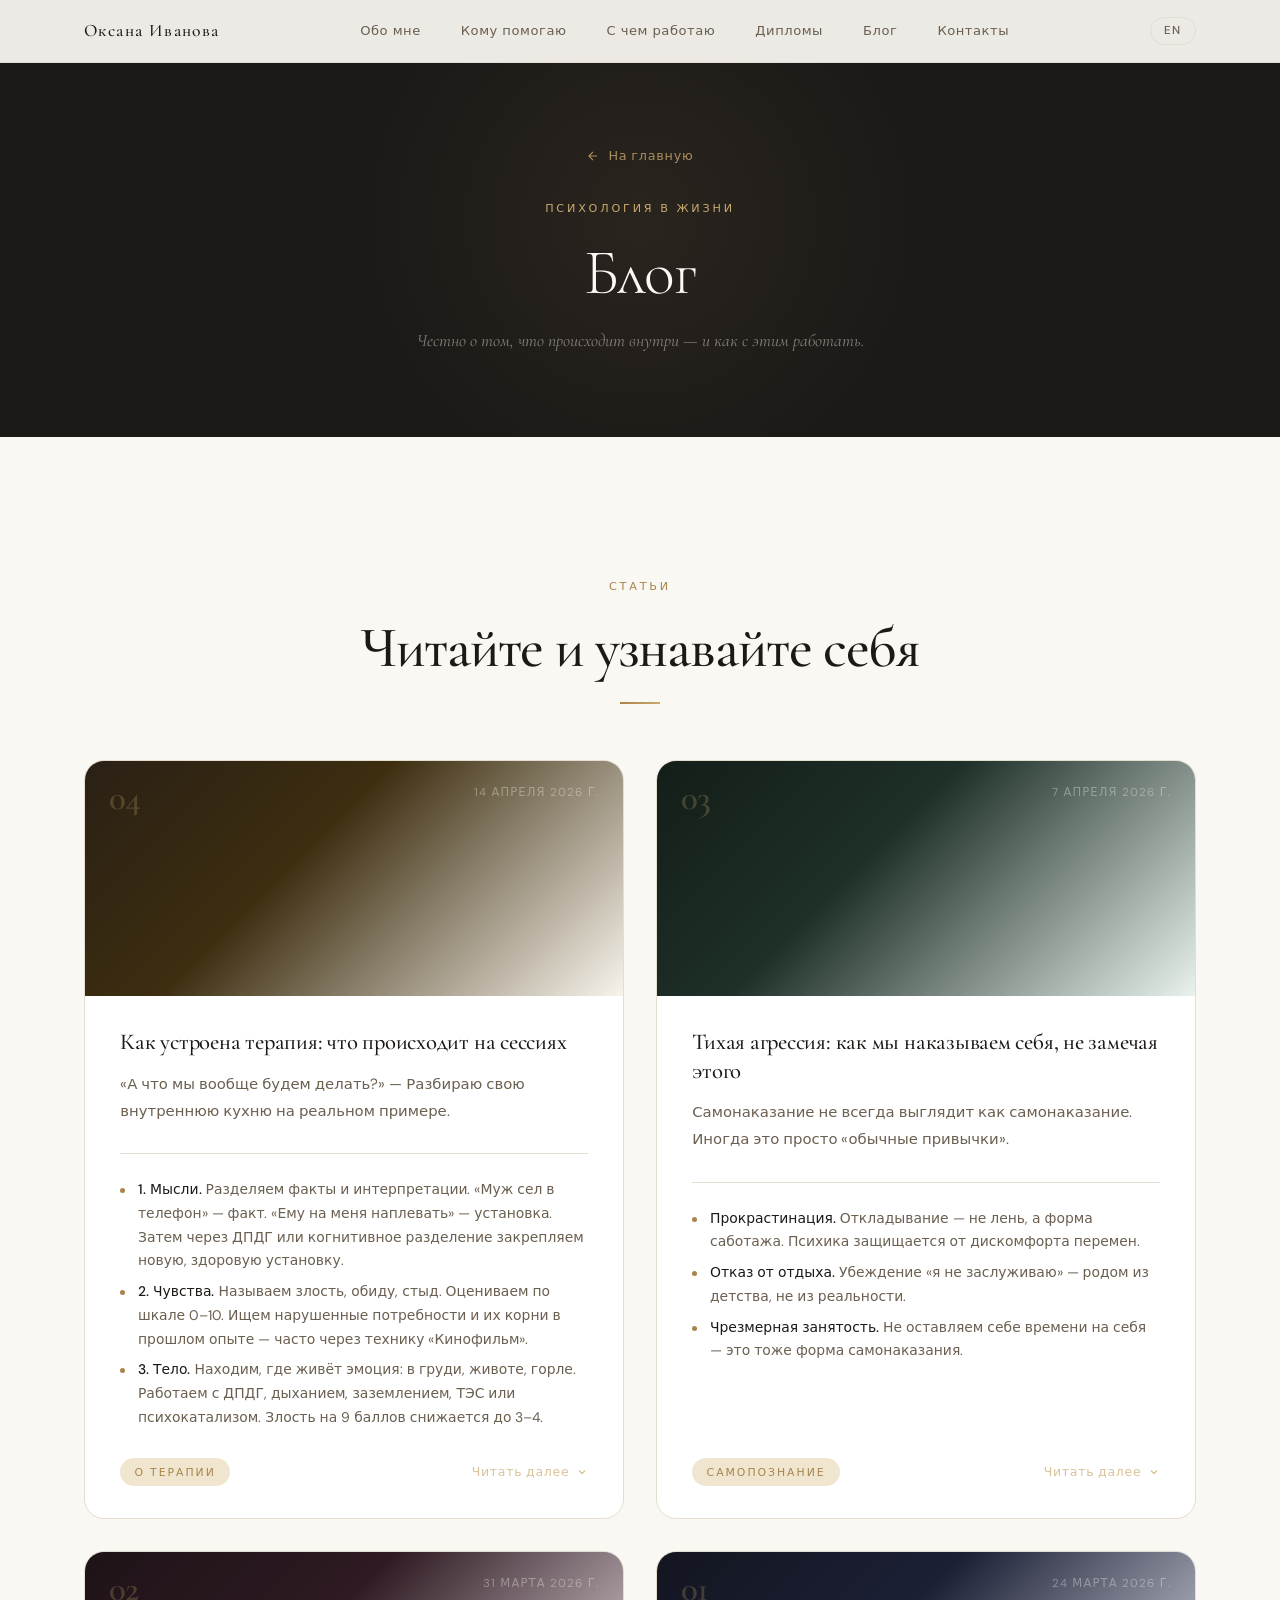
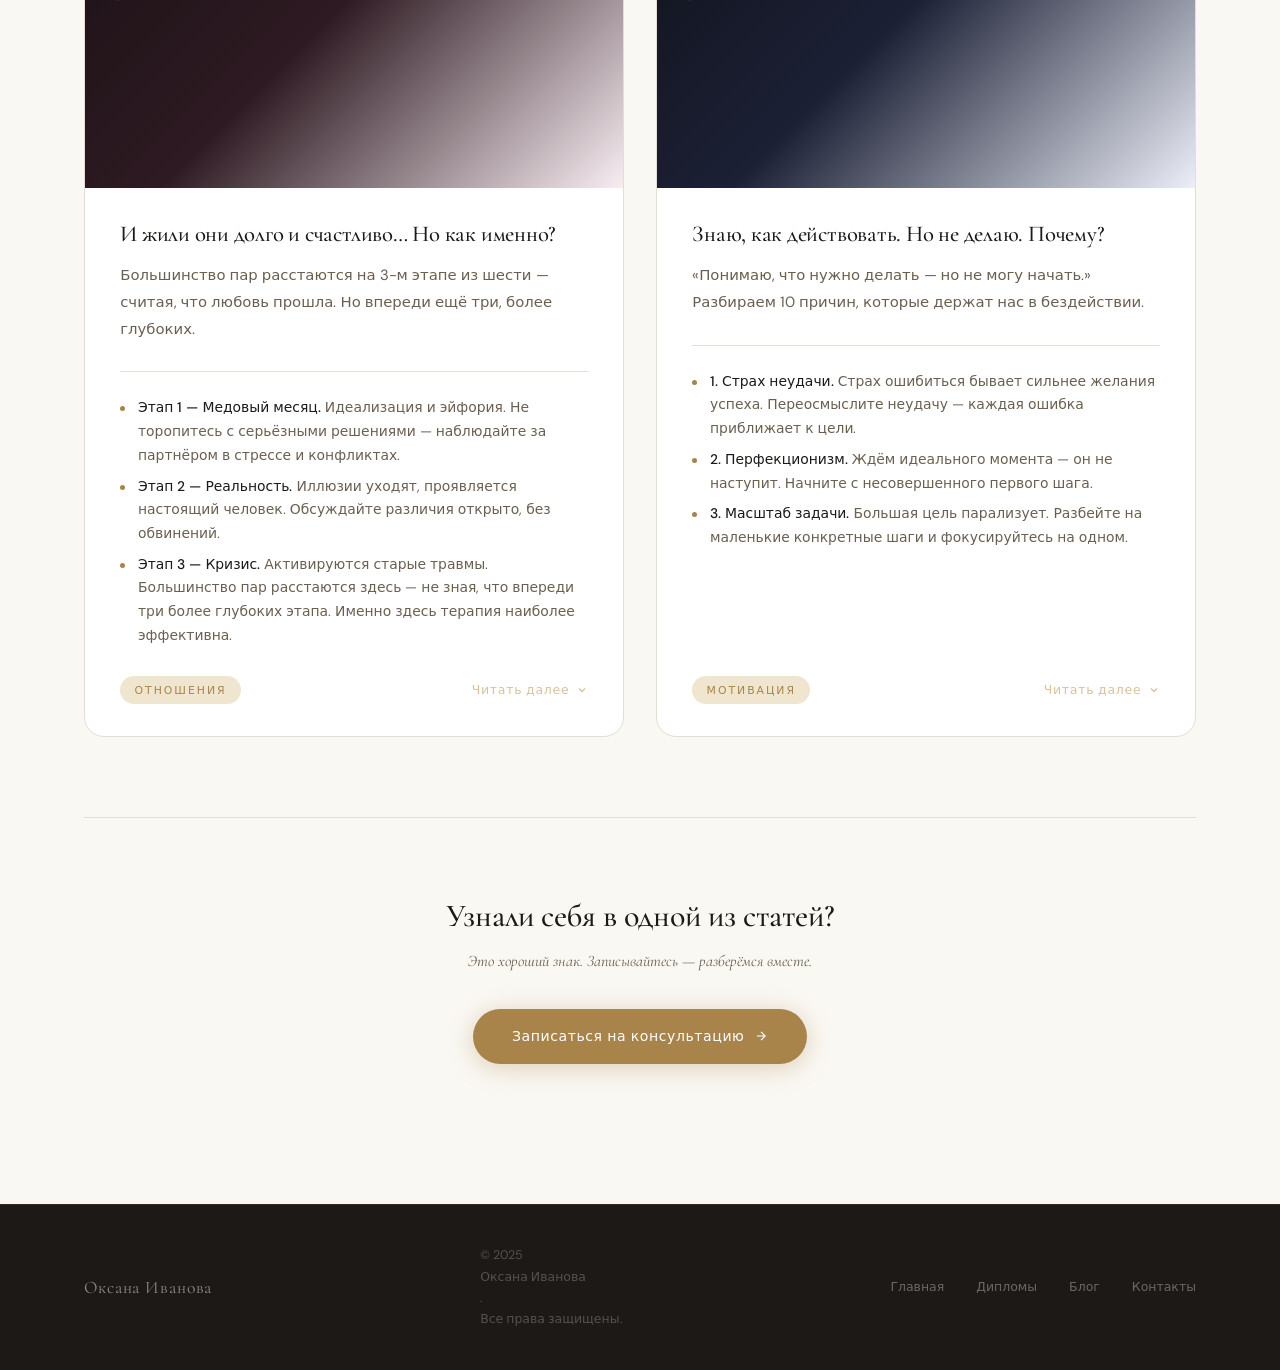
==== commit 023894e8: "Fix blog rendering issue" ====
--- a/blog.html
+++ b/blog.html
@@ -3,13 +3,37 @@
 <head>
   <meta charset="UTF-8"/>
   <meta name="viewport" content="width=device-width,initial-scale=1.0"/>
-  <title>Блог — Оксана Иванова, клинический психолог</title>
-  <meta name="description" content="Статьи о психологии, тревоге, отношениях и внутреннем росте от клинического психолога Оксаны Ивановой."/>
+  <title>Блог психолога | Статьи о психологии, тревоге и отношениях — Оксана Иванова</title>
+  <meta name="description" content="Блог клинического и семейного психолога в СПб. Статьи о психологии, проработке тревоги, выгорания и выстраивании отношений. Автор: Оксана Иванова."/>
+  <meta name="keywords" content="блог психолога, статьи по психологии, психология отношений, тревожность, семейный психолог спб блог, оксана иванова" />
   <link rel="icon" type="image/svg+xml" href="data:image/svg+xml,<svg xmlns='http://www.w3.org/2000/svg' viewBox='0 0 100 100'><text y='.9em' font-size='90'>✦</text></svg>"/>
   <link rel="preconnect" href="https://fonts.googleapis.com"/>
   <link rel="preconnect" href="https://fonts.gstatic.com" crossorigin/>
   <link href="https://fonts.googleapis.com/css2?family=Cormorant+Garamond:ital,wght@0,300;0,400;0,500;0,600;1,300;1,400;1,500&family=DM+Sans:wght@0,300;0,400;0,500&display=swap" rel="stylesheet"/>
   <link rel="stylesheet" href="styles.css"/>
+
+  <!-- Structured Data / JSON-LD -->
+  <script type="application/ld+json">
+  {
+    "@context": "https://schema.org",
+    "@type": "MedicalBusiness",
+    "name": "Оксана Иванова — Клинический психолог (Блог)",
+    "image": "https://oxanaivanova.ru/assets/hero.webp",
+    "url": "https://oxanaivanova.ru/blog.html",
+    "telephone": "Telegram: @oksanaivanova_0904",
+    "address": {
+      "@type": "PostalAddress",
+      "addressLocality": "Санкт-Петербург",
+      "addressCountry": "RU"
+    },
+    "medicalSpecialty": "Psychiatric",
+    "description": "Статьи о психологии, тревоге, отношениях и внутреннем росте от клинического психолога Оксаны Ивановой.",
+    "sameAs": [
+      "https://t.me/oksanaivanova_0904"
+    ]
+  }
+  </script>
+
   <style>
     /* ── Page Hero ── */
     .page-hero{background:#1c1917;padding:9rem 0 5rem;text-align:center;position:relative;overflow:hidden}
@@ -179,13 +203,36 @@
     "use strict";
 
     /* ── Language ── */
+    const titles = {
+      ru: 'Блог психолога | Статьи о психологии, тревоге и отношениях — Оксана Иванова',
+      en: 'Psychology Blog | Articles on Anxiety & Relationships — Oksana Ivanova'
+    };
+    const metaDescs = {
+      ru: 'Блог клинического и семейного психолога в СПб. Статьи о психологии, проработке тревоги, выгорания и выстраивании отношений. Автор: Оксана Иванова.',
+      en: 'Blog by a clinical and family psychologist in SPb. Articles on psychology, anxiety, burnout, and building healthy relationships. By Oksana Ivanova.'
+    };
+
     (function(){
       const s = localStorage.getItem('oksana-lang');
-      if (s === 'en') document.body.classList.add('lang-en');
+      const metaDescEl = document.querySelector('meta[name="description"]');
+      if (s === 'en') {
+        document.body.classList.add('lang-en');
+        document.documentElement.lang = 'en';
+        document.title = titles.en;
+        if (metaDescEl) metaDescEl.content = metaDescs.en;
+      } else {
+        document.documentElement.lang = 'ru';
+        document.title = titles.ru;
+        if (metaDescEl) metaDescEl.content = metaDescs.ru;
+      }
     })();
     function toggleLang(){
       const e = document.body.classList.toggle('lang-en');
       localStorage.setItem('oksana-lang', e ? 'en' : 'ru');
+      document.documentElement.lang = e ? 'en' : 'ru';
+      document.title = e ? titles.en : titles.ru;
+      const metaDescEl = document.querySelector('meta[name="description"]');
+      if (metaDescEl) metaDescEl.content = e ? metaDescs.en : metaDescs.ru;
     }
     document.getElementById('langToggle').addEventListener('click', toggleLang);
     document.getElementById('langToggleMobile').addEventListener('click', toggleLang);
@@ -262,7 +309,7 @@
     function renderArticles() {
       const grid = document.getElementById('blogGrid');
 
-      if (!window.ARTICLES || ARTICLES.length === 0) {
+      if (typeof ARTICLES === 'undefined' || !ARTICLES || ARTICLES.length === 0) {
         grid.innerHTML = '<p class="blog-empty"><span class="ru">Статьи скоро появятся.</span><span class="en">Articles coming soon.</span></p>';
         return;
       }
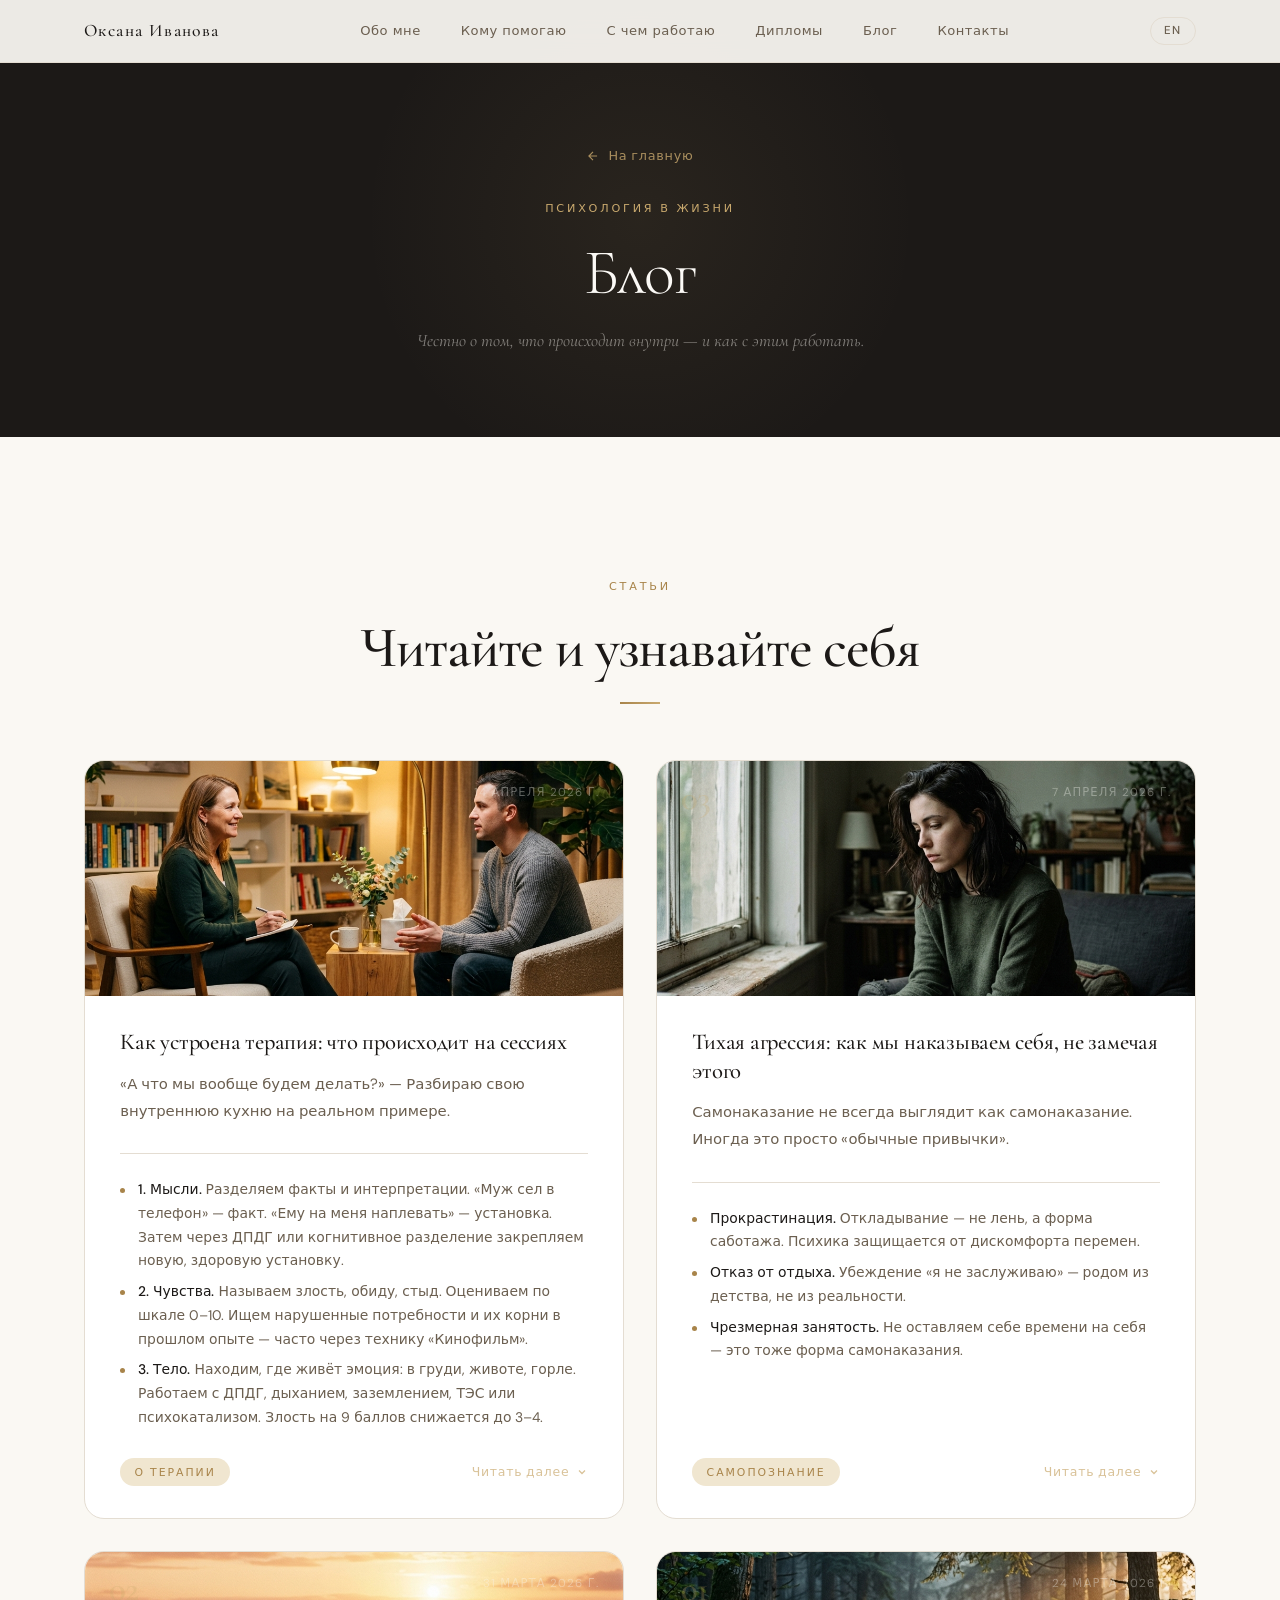
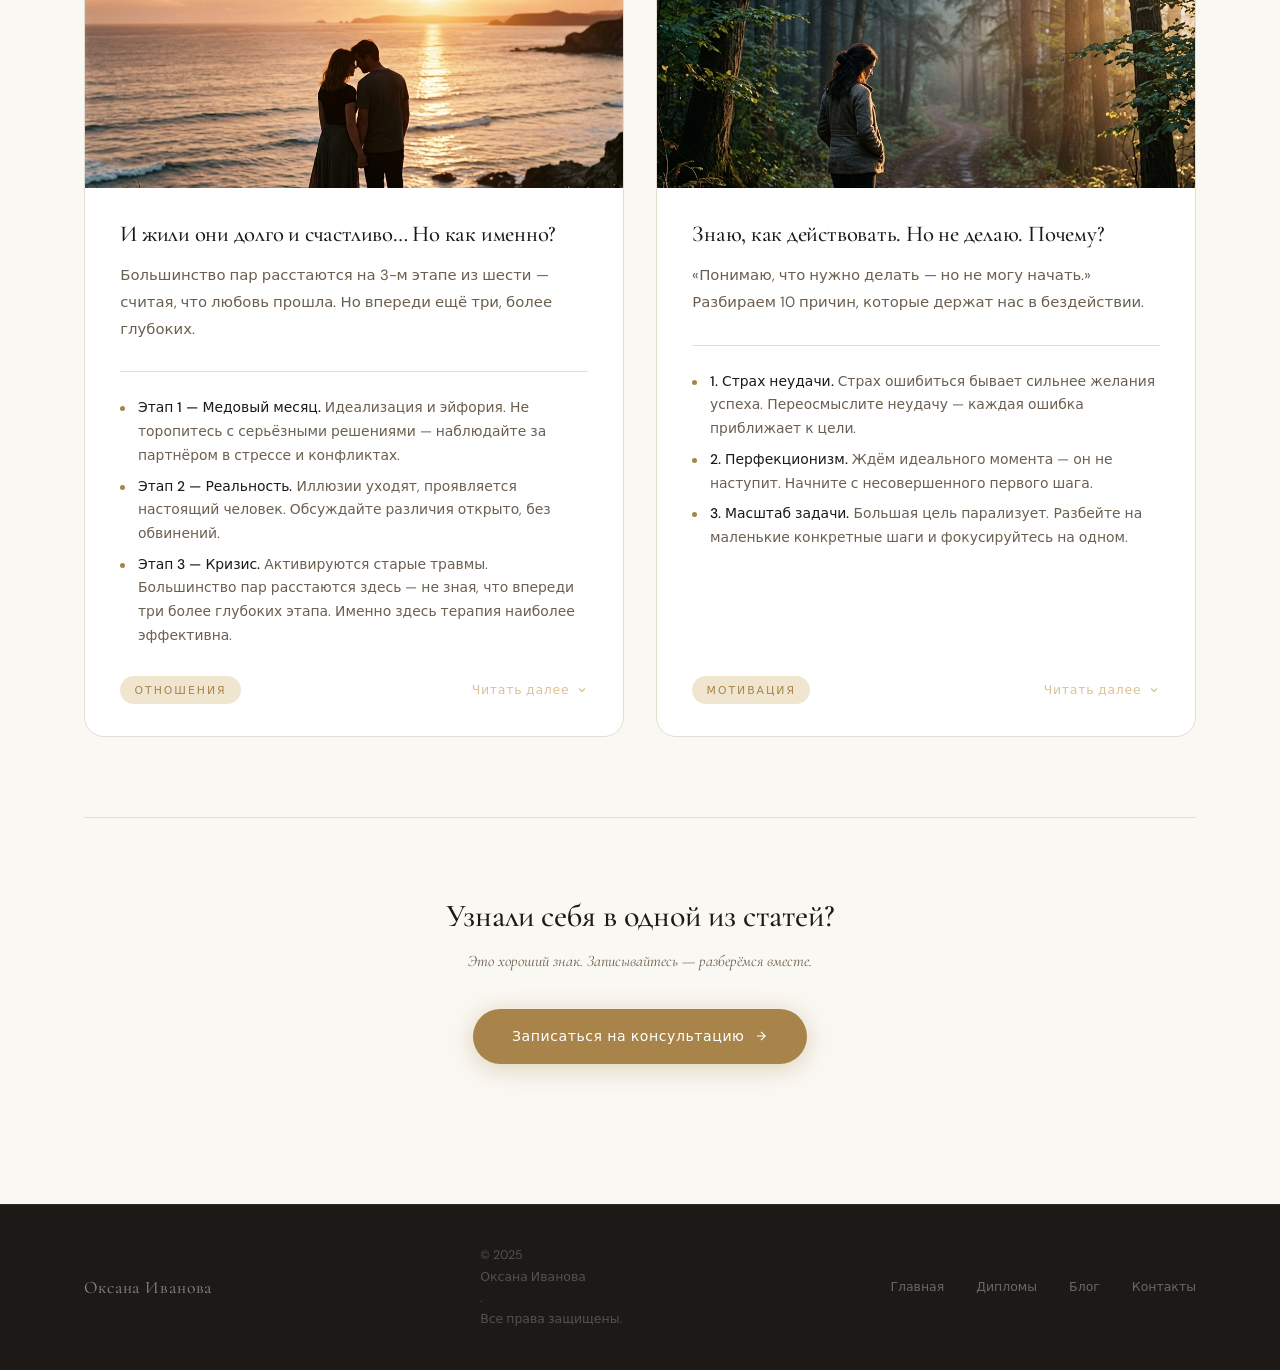
==== commit b70d8d90: "Update Telegram ID and make contact items clickable" ====
--- a/blog.html
+++ b/blog.html
@@ -20,7 +20,7 @@
     "name": "Оксана Иванова — Клинический психолог (Блог)",
     "image": "https://oxanaivanova.ru/assets/hero.webp",
     "url": "https://oxanaivanova.ru/blog.html",
-    "telephone": "Telegram: @oksanaivanova_0904",
+    "telephone": "Telegram: @oksana_feya_krestnaya",
     "address": {
       "@type": "PostalAddress",
       "addressLocality": "Санкт-Петербург",
@@ -29,7 +29,7 @@
     "medicalSpecialty": "Psychiatric",
     "description": "Статьи о психологии, тревоге, отношениях и внутреннем росте от клинического психолога Оксаны Ивановой.",
     "sameAs": [
-      "https://t.me/oksanaivanova_0904"
+      "https://t.me/oksana_feya_krestnaya"
     ]
   }
   </script>
--- a/styles.css
+++ b/styles.css
@@ -1007,6 +1007,8 @@
     .contact-icon svg { width: 18px; height: 18px; stroke: var(--gold-light); fill: none; stroke-width: 1.5; }
     .contact-item-label { font-size: 0.68rem; text-transform: uppercase; letter-spacing: 0.15em; color: rgba(250,248,243,0.32); display: block; }
     .contact-item-value { color: rgba(250,248,243,0.82); font-size: 0.95rem; margin-top: 0.1rem; display: block; }
+    a.contact-item-value { text-decoration: none; transition: color 0.3s; }
+    a.contact-item-value:hover { color: #c8a96e; }
 
     /* Right column — elegant form card */
     .contact-form {
